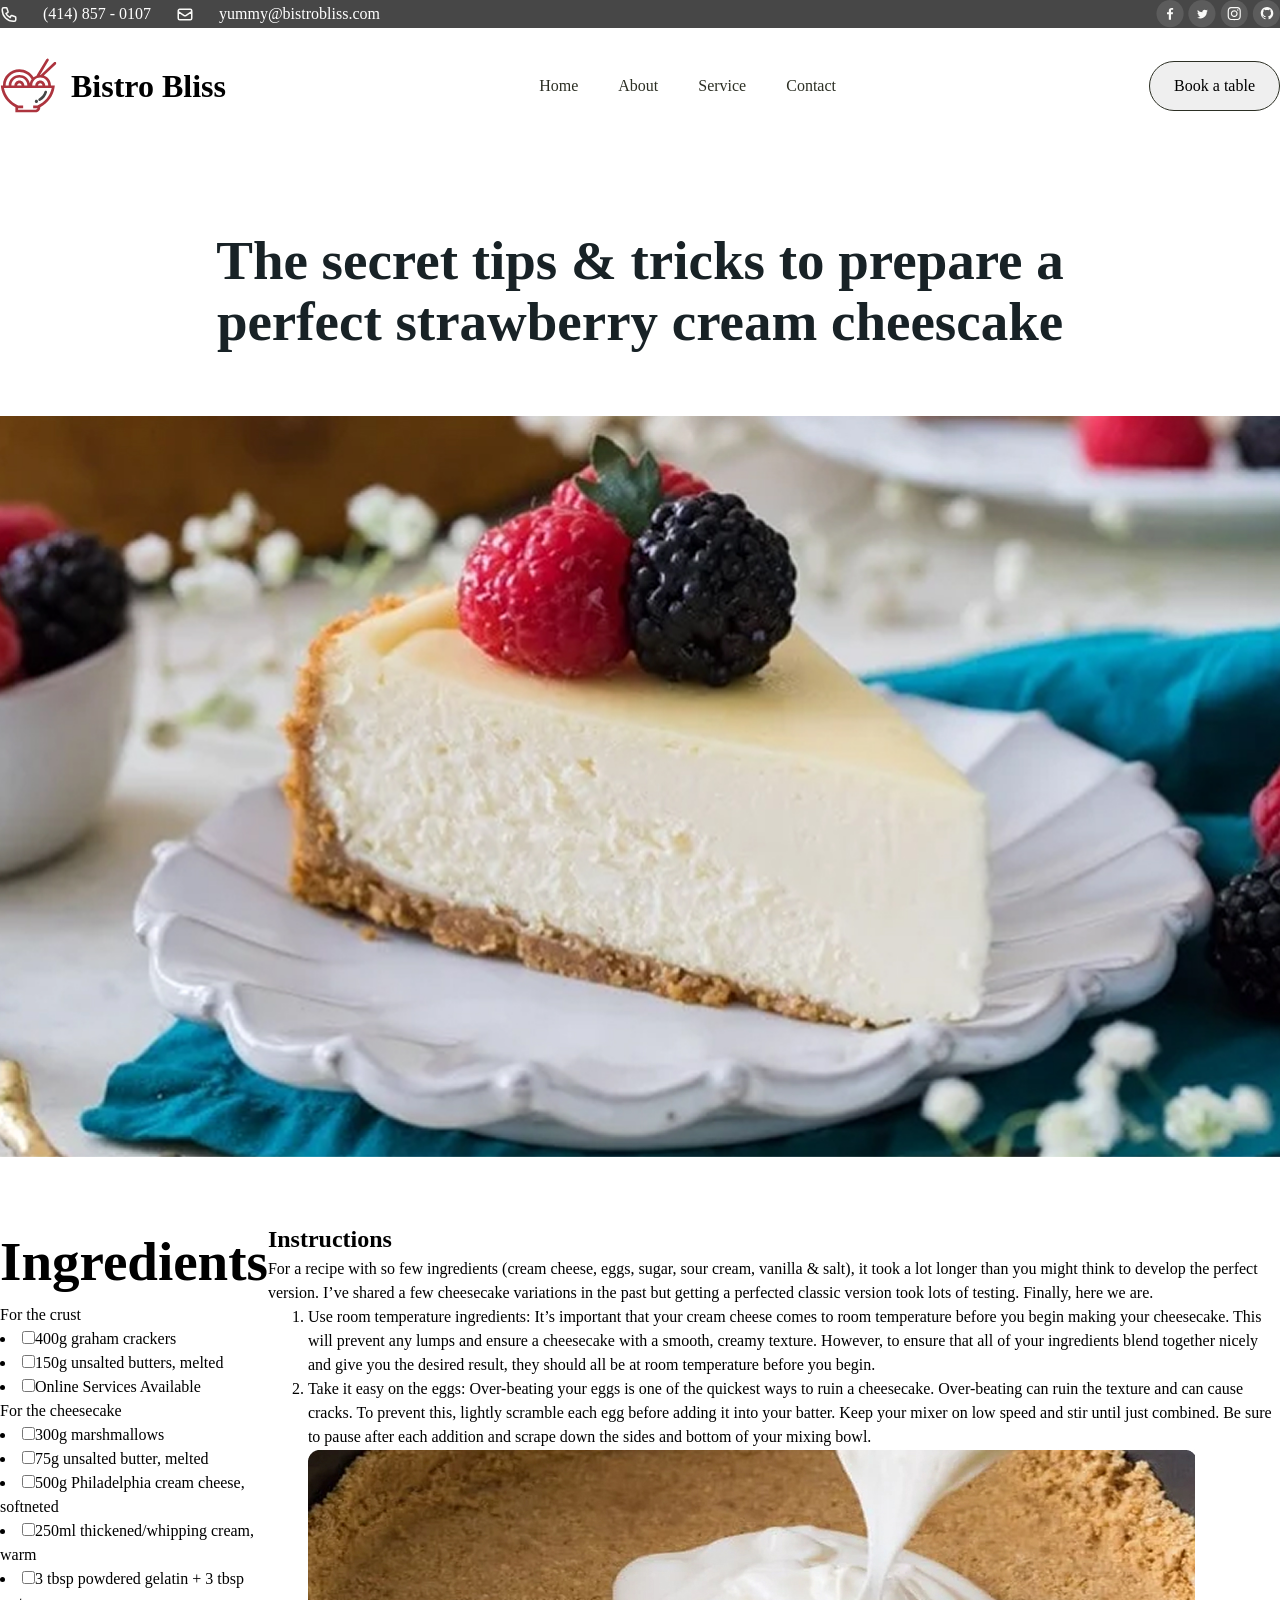
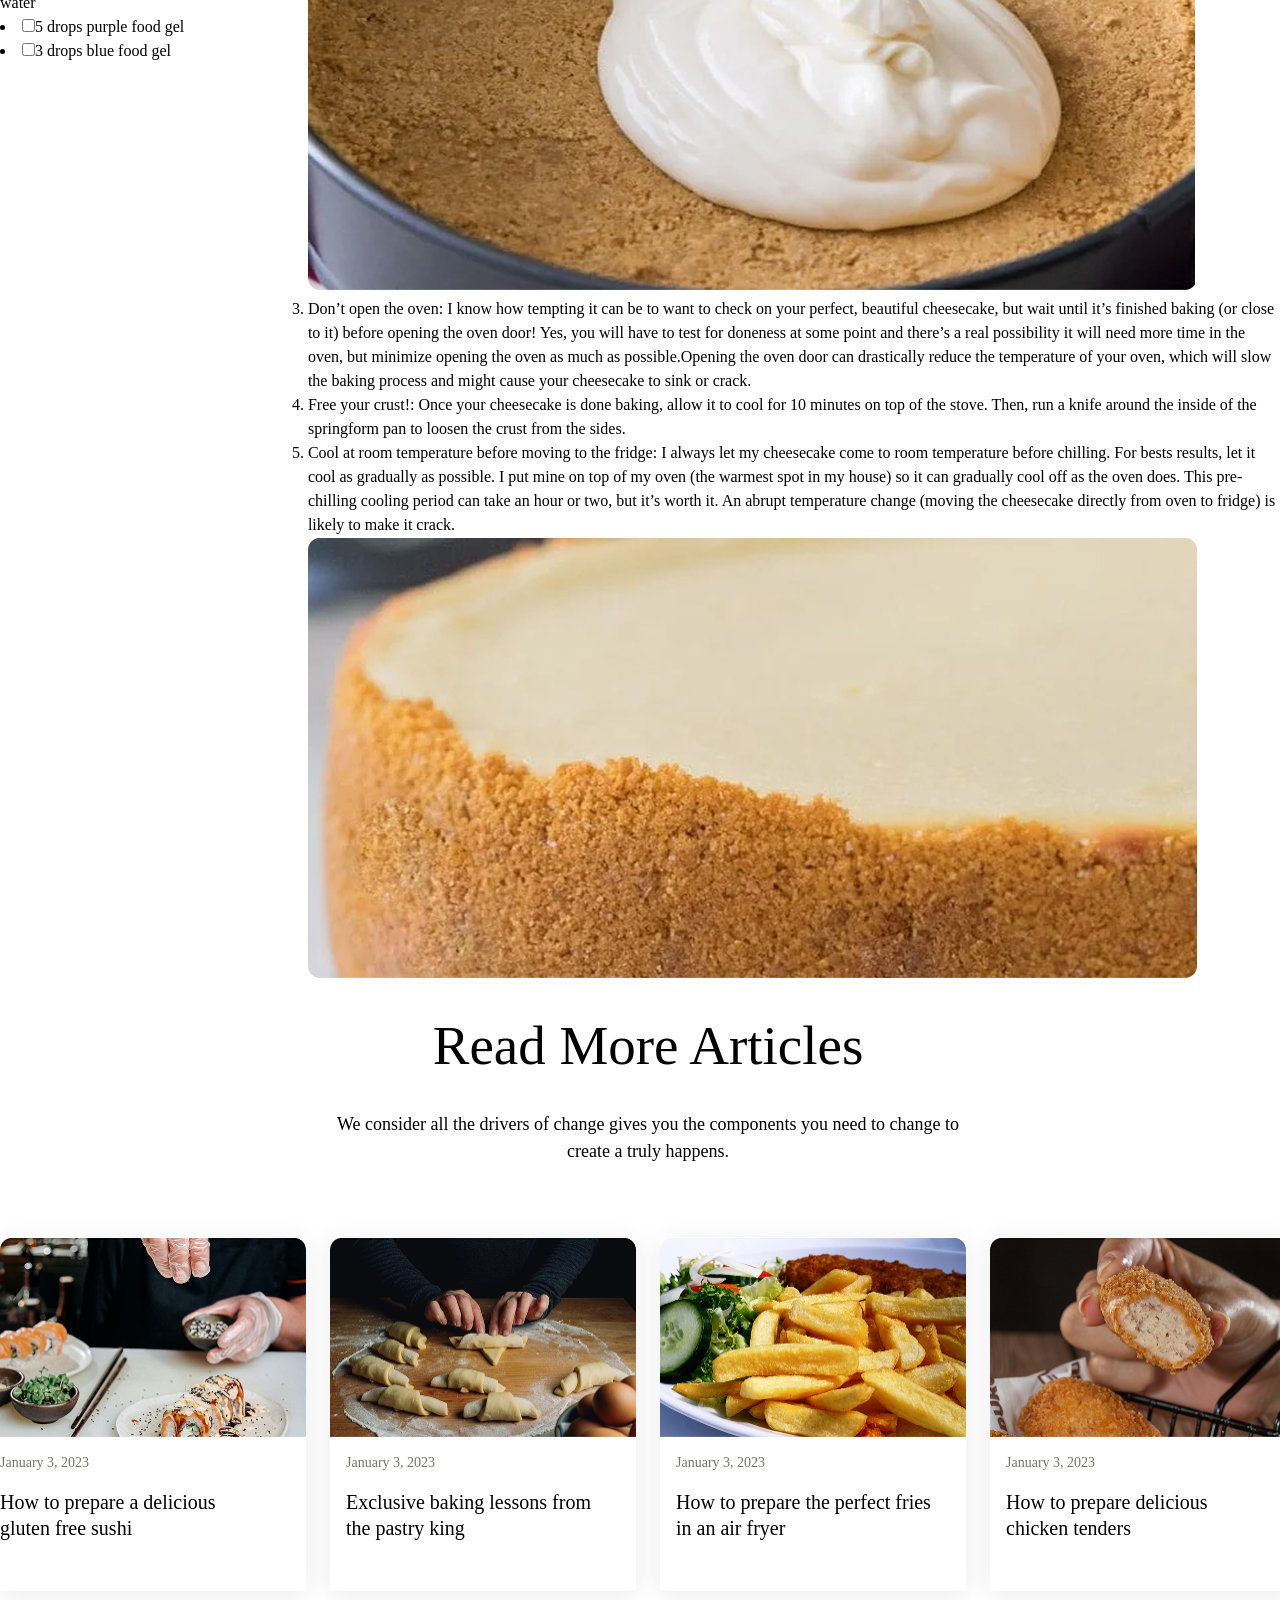
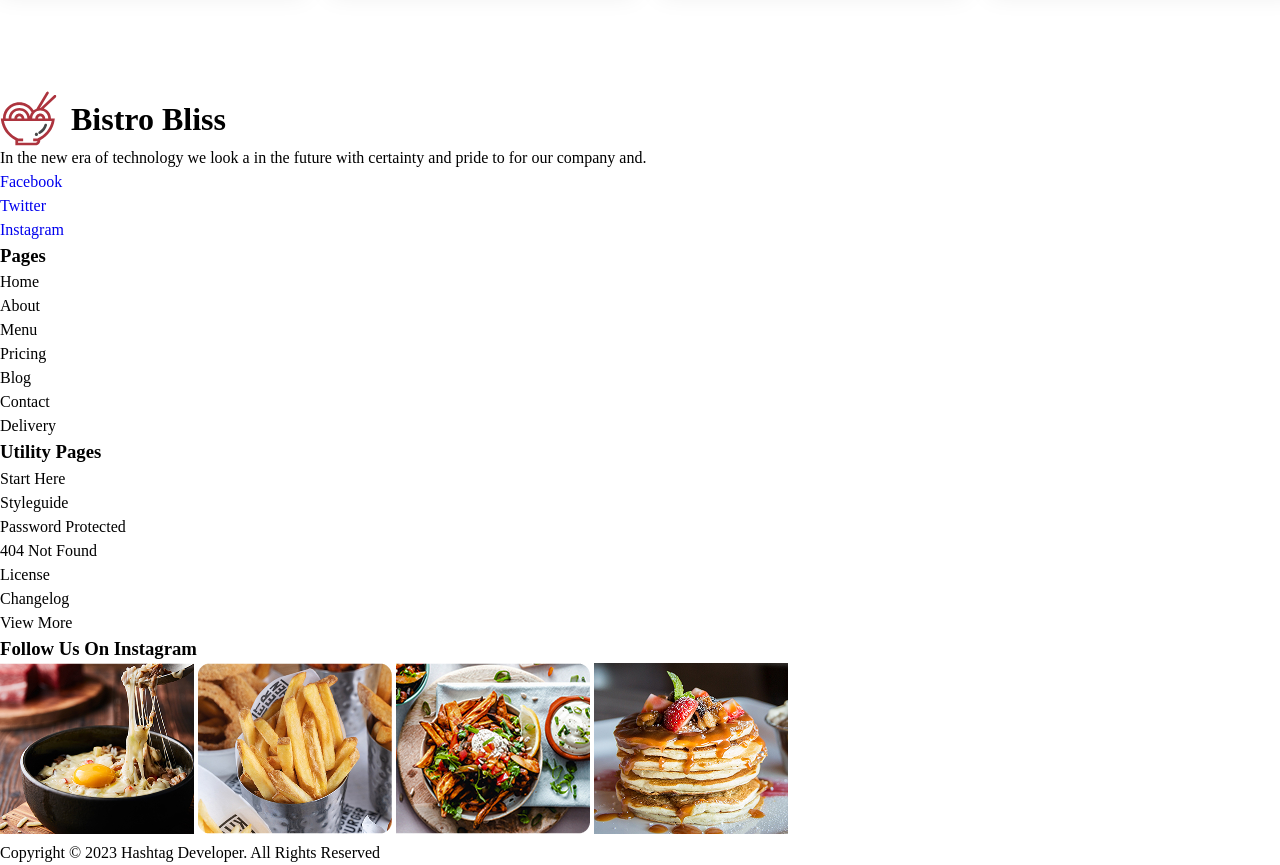
==== blog-details.html @ 204baab0 "more-css-change" ====
<!DOCTYPE html>
<html lang="en">

<head>
    <meta charset="UTF-8">
    <meta name="viewport" content="width=device-width, initial-scale=1.0">
    <title>Document</title>
    <link rel="stylesheet" href="/css/style-details.css">
</head>
<body>
    <header>
        <div class="bg-dark-grey">
            <div class="top-bar">
                <div class="top-bar-contact">
                    <img class="tel-img" src="/imagenes/phone.svg" alt="logo de un telefono">
                    <a href="tel: (414) 857 - 0107">(414) 857 - 0107</a>
                    <img class="mail-img" src="/imagenes/mail.svg" alt="logo de un sobre de correo">
                    <a href="mailto:yummy@bistrobliss.com">yummy@bistrobliss.com</a>
                </div>
                <nav class="top-bar-social">
                    <ul class="top-bar-social-menu">
                        <li>
                            <a href="#"><img src="/imagenes/facebook.svg" alt="logo del facebook"></a>
                        </li>
                        <li>                        
                            <a href="#"><img src="/imagenes/twiter.svg" alt="logo del twiter"></a>
                        </li>
                        <li>                        
                            <a href="#"><img src="/imagenes/instagram.svg" alt="logo de instagram"></a>
                        </li>
                        <li>                        
                            <a href="#"><img src="/imagenes/github.svg" alt="logo de github"></a>
                        </li>
                    </ul>
                </nav>
            </div>
        </div>
        <div class="main-menu">
            <div class="logo">
                <img src="/imagenes/japanese-food.svg" alt="Logo del restaurante Bistro Bliss">
                <h1>Bistro Bliss</h1>
            </div>
            <nav class="menu">
                <ul class="menu-list">
                    <li>
                        <a href="#">Home</a>
                    </li>
                    <li>
                        <a href="#">About</a>
                    </li>
                    <li>
                        <a href="#">Service</a>
                    </li>
                    <li>
                        <a href="#">Contact</a>
                    </li>
                </ul>
            </nav>
            <button class="button">Book a table</button>
        </div>
    </header>
</section>
<main>
    <div>
        <section class="recipes">
            <h2 class="recipe-title">The secret tips & tricks to prepare a perfect strawberry cream cheescake</h2>
            <img class="recipe-img" src="/imagenes/tarta.porcion.jpg"
            alt="una porcion de tarta de queso, con frutos rojos encima,sobre un plato azul, en una mesa decoradara">
        </section>   
        <section class="ingredients">
            <div class="ingredients-list">
                <h3 class="ingredients-title">Ingredients</h3>
                <p class="ingredients-crust-title">For the crust</p>
            <li><label><input type="checkbox" name="ingredient" id="ingredient1">400g graham crackers</label>
            </li>
            <li><label><input type="checkbox" name="ingredient" id="ingredient2">150g unsalted butters,
                melted</label></li>
                <li><label><input type="checkbox" name="ingredient" id="ingredient3">Online Services
                    Available</label></li>
                    <p class="ingredients-cheesecake-title">For the cheesecake</p>
                    <li><label><input type="checkbox" name="ingredient" id="ingredient4">300g marshmallows</label></li>
                    <li><label><input type="checkbox" name="ingredient" id="ingredient5">75g unsalted butter,
                        melted</label></li>
                        <li><label><input type="checkbox" name="ingredient" id="ingredient6">500g Philadelphia cream cheese,
                            softneted</label></li>
                <li><label><input type="checkbox" name="ingredient" id="ingredient7"></label>250ml
                    thickened/whipping cream, warm</li>
                <li><label><input type="checkbox" name="ingredient" id="ingredient8"></label>3 tbsp powdered gelatin
                    + 3 tbsp water</li>
                <li><label><input type="checkbox" name="ingredient" id="ingredient9"></label>5 drops purple food gel
                </li>
                <li><label><input type="checkbox" name="ingredient" id="ingredient10"></label>3 drops blue food gel</li>
            </div>
            <div class="instructions">
                    <h3 class="instructions-title">Instructions</h3>
                    <p>For a recipe with so few ingredients (cream cheese, eggs, sugar, sour cream, vanilla & salt), it took
                        a lot longer than you might think to develop the perfect version. I’ve shared a few cheesecake
                        variations in the past but getting a perfected classic version took lots of testing. Finally, here
                        we are.
                    </p>
                    <ol>
                        <li>Use room temperature ingredients: It’s important that your cream cheese comes to room
                            temperature before you begin making your cheesecake. This will prevent any lumps and ensure a
                            cheesecake with a smooth, creamy texture. However, to ensure that all of your ingredients blend
                            together nicely and give you the desired result, they should all be at room temperature before
                            you
                            begin. </li>
                        <li>Take it easy on the eggs: Over-beating your eggs is one of the quickest ways to ruin a
                            cheesecake. Over-beating can ruin the texture and can cause cracks. To prevent this, lightly
                            scramble each egg before adding it into your batter. Keep your mixer on low speed and stir until
                            just combined. Be sure to pause after each addition and scrape down the sides and bottom of your
                            mixing bowl.</li>
                        <img class="crust-cheesecake" src="/imagenes/base-tarta.jpg"
                            alt="base de galleta de una tarta en un molde de aluminio con una pegote de crema encima">
                        <li>Don’t open the oven: I know how tempting it can be to want to check on your perfect, beautiful
                            cheesecake, but wait until it’s finished baking (or close to it) before opening the oven door!
                            Yes, you will have to test for doneness at some point and there’s a real possibility it will
                            need more time in the oven, but minimize opening the oven as much as possible.Opening the oven
                            door can drastically reduce the temperature of your oven, which will slow the baking process and
                            might cause your cheesecake to sink or crack. </li>
                        <li>Free your crust!: Once your cheesecake is done
                            baking, allow it to cool for 10 minutes on top of the stove. Then, run a knife around the inside
                            of the springform pan to loosen the crust from the sides.</li>
                        <li>Cool at room temperature before moving
                            to the fridge: I always let my cheesecake come to room temperature before chilling. For bests
                            results, let it cool as gradually as possible. I put mine on top of my oven (the warmest spot in
                            my house) so it can gradually cool off as the oven does. This pre-chilling cooling period can
                            take an hour or two, but it’s worth it. An abrupt temperature change (moving the cheesecake
                            directly from oven to fridge) is likely to make it crack.</li>
                        <img class="cheescake" src="/imagenes/tarta-completa.jpg"
                            alt="base de galleta de una tarta con un crema encima consolidada">
                    </ol>
                </div>
        </section>
        <section class="other-articles">
            <h2 class="other-articles-title">Read More Articles</h2>
            <p class="other-articles-desc">We consider all the drivers of change gives you the components you need to
                change to create a truly happens.</p>
                <div class="more-articles-list">

                    <article class="blog-article">
                        <img class="blog-article-img" src="/imagenes/sushi.jpg"
                            alt="un cocinero preparando sushi encima de una mesa blanca">
                        <time class="blog-article-date" datetime="">January 3, 2023</time>
                        <p class="blog-article-desc">How to prepare a delicious gluten free sushi</p>
                    </article>
                    <article class="blog-article">
                        <img class="blog-article-img" src="/imagenes/croissant.jpg"
                            alt="las manos de una cocinera enrrollando un croissant y mas prepardo encima de una mesa de madera">
                       <div class="article-card-text">
                           <time class="blog-article-date" datetime="">January 3, 2023</time>
                       <p class="blog-article-desc">Exclusive baking lessons from the pastry king</p>
                       </div>
                    </article>
                    <article class="blog-article">
                        <img class="blog-article-img" src="/imagenes/chips.vegetables.jpg"
                            alt="un plato donde se ven patatas fritas, algo de verdura y un filete empanado de fondo">
                        <div class="article-card-text">
                            <time class="blog-article-date" datetime="">January 3, 2023</time>
                        <p class="blog-article-desc">How to prepare the perfect fries in an air fryer</p>
                        </div>
                    </article>
                    <article class="blog-article">
                        <img class="blog-article-img" src="/imagenes/crispy.chicken.jpg"
                            alt="una mano cogiendo un trozo de pollo empanado partido por la mitad">
                        <div class="article-card-text">
                            <time class="blog-article-date" datetime="">January 3, 2023</time>
                        <p class="blog-article-desc">How to prepare delicious chicken tenders</p>
                        </div>
                    </article>
                </div>
        </section>
    </main>
    <footer>
        <footer class="footer">
            <div class="footer-info">
                <div class="footer-info-company">
                    <div class="logo">
                        <img class="logo" src="/imagenes/japanese-food.svg" alt="Logo del restaurante Bistro Bliss">
                        <h1>Bistro Bliss</h1>
                    </div>
                    <p class="footer-info-company-desc">In the new era of technology we look a in the future with
                        certainty
                        and pride to for our
                        company and.</p>
                    <nav class="top-bar-social">
                        <ul>
                            <li>
                                <a href="#">Facebook</a>
                            </li>
                            <li>
                                <a href="#">Twitter</a>
                            </li>
                            <li>
                                <a href="#">Instagram</a>
                            </li>
                        </ul>
                    </nav>
                </div>
                <div class="footer-info-pages">
                    <h3 class="footer-info-pages-title">Pages</h3>
                    <ul class="footer-info-page-menu">
                        <li class="footer-info-page-menu-item">Home</li>
                        <li class="footer-info-page-menu-item">About</li>
                        <li class="footer-info-page-menu-item">Menu</li>
                        <li class="footer-info-page-menu-item">Pricing</li>
                        <li class="footer-info-page-menu-item">Blog</li>
                        <li class="footer-info-page-menu-item">Contact</li>
                        <li class="footer-info-page-menu-item">Delivery</li>
                    </ul>
                </div>
                <div class="footer-info-utility">
                    <h3 class="footer-info-utility-title">Utility Pages</h3>
                    <ul class="footer-info-utility-menu">
                        <li class="footer-info-utility-menu-item">Start Here</li>
                        <li class="footer-info-utility-menu-item">Styleguide</li>
                        <li class="footer-info-utility-menu-item">Password Protected</li>
                        <li class="footer-info-utility-menu-item">404 Not Found</li>
                        <li class="footer-info-utility-menu-item">License</li>
                        <li class="footer-info-utility-menu-item">Changelog</li>
                        <li class="footer-info-utility-menu-item">View More</li>
                    </ul>
                </div>
                <div class="footer-info-instagram">
                    <h3 class="footer-title">Follow Us On Instagram</h3>
                    <img class="footer-info-instagram-img" src="/imagenes/instagram1.jpg" alt="">
                    <img class="footer-info-instagram-img" src="/imagenes/instagram2.jpg" alt="">
                    <img class="footer-info-instagram-img" src="/imagenes/instagram3.jpg" alt="">
                    <img class="footer-info-instagram-img" src="/imagenes/instagram4.jpg" alt="">
                </div>
            </div>
            </div>
            </div>
            </div>
            <p class="footer-copyright">Copyright © 2023 Hashtag Developer. All Rights Reserved</p>
        </footer>
    </footer>
</body>

</html>
---- css/style-details.css ----
/*settings*/

/*generic*/
@import "generic/reset.css";

/*elements*/
@import "elements/header-details.css";
@import "elements/recipes.css";
@import "elements/more-articles.css";

/*components*/
@import "components/buttons-details.css";
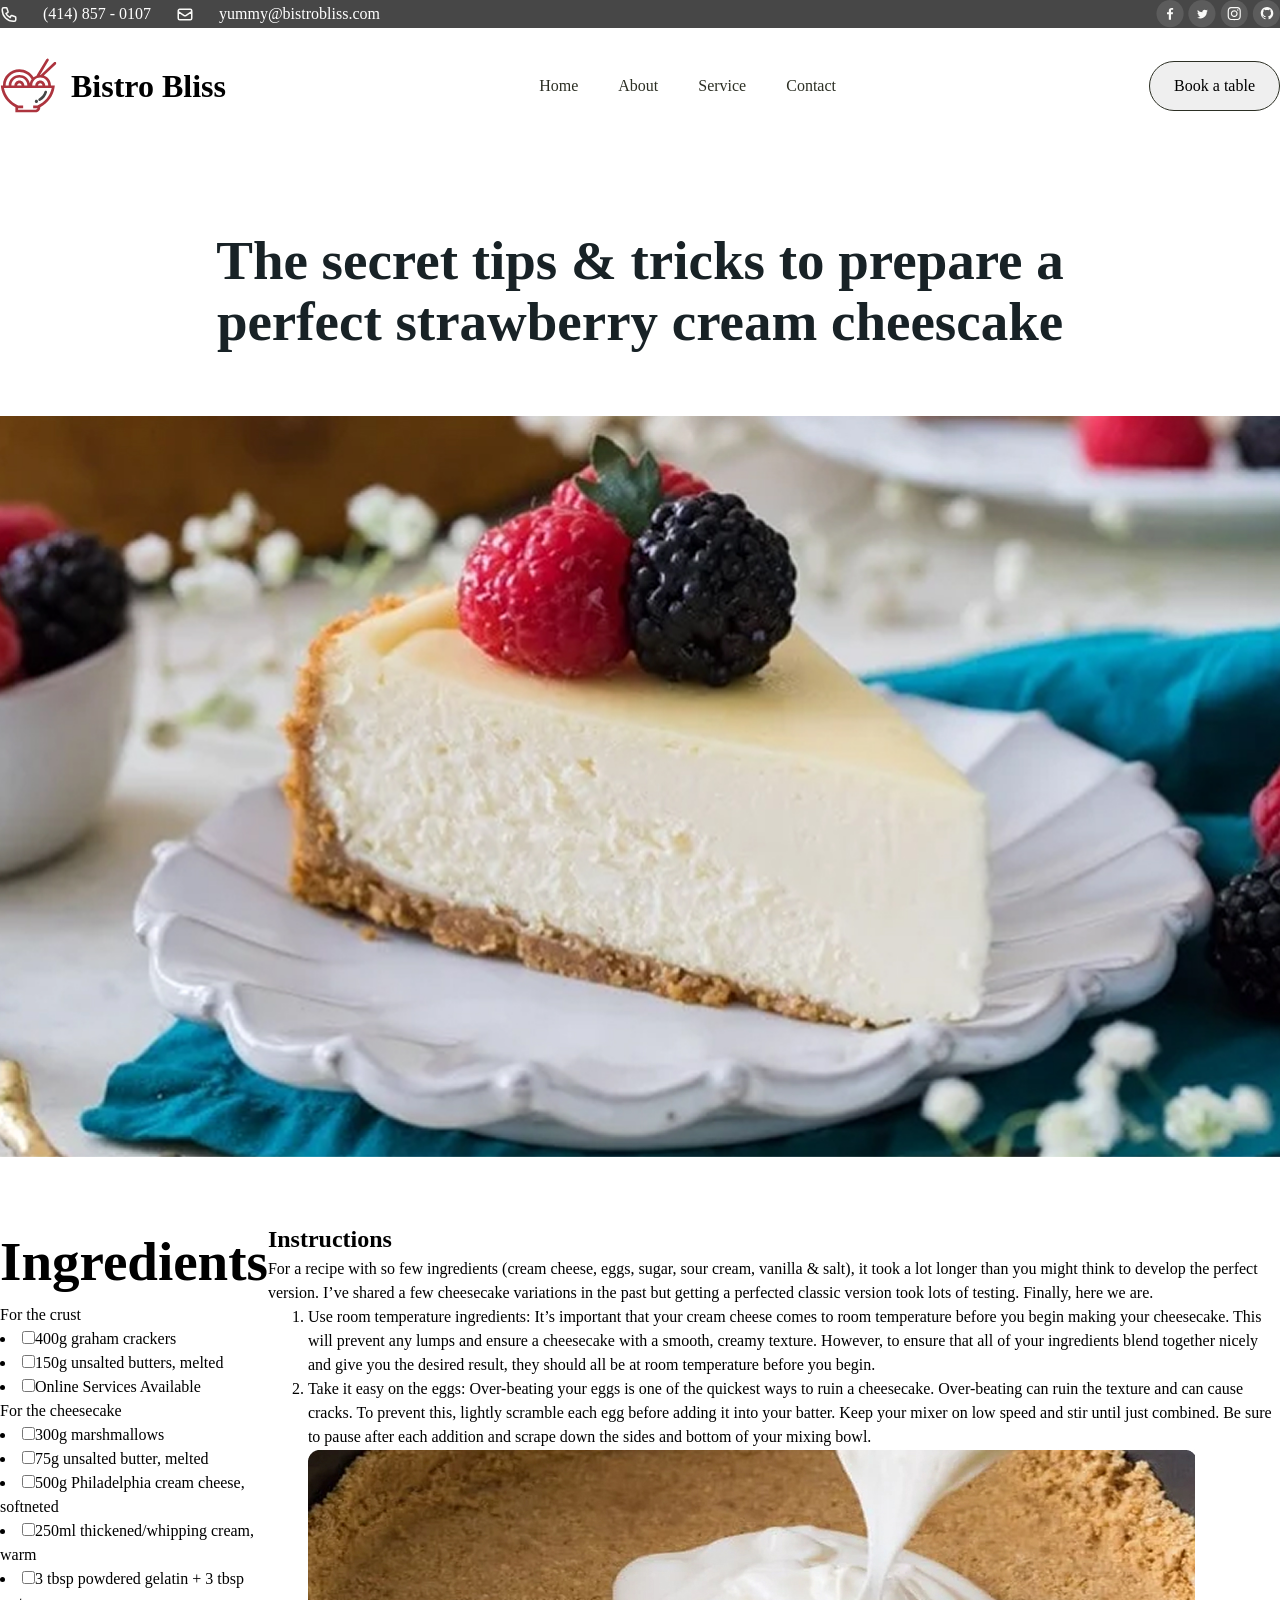
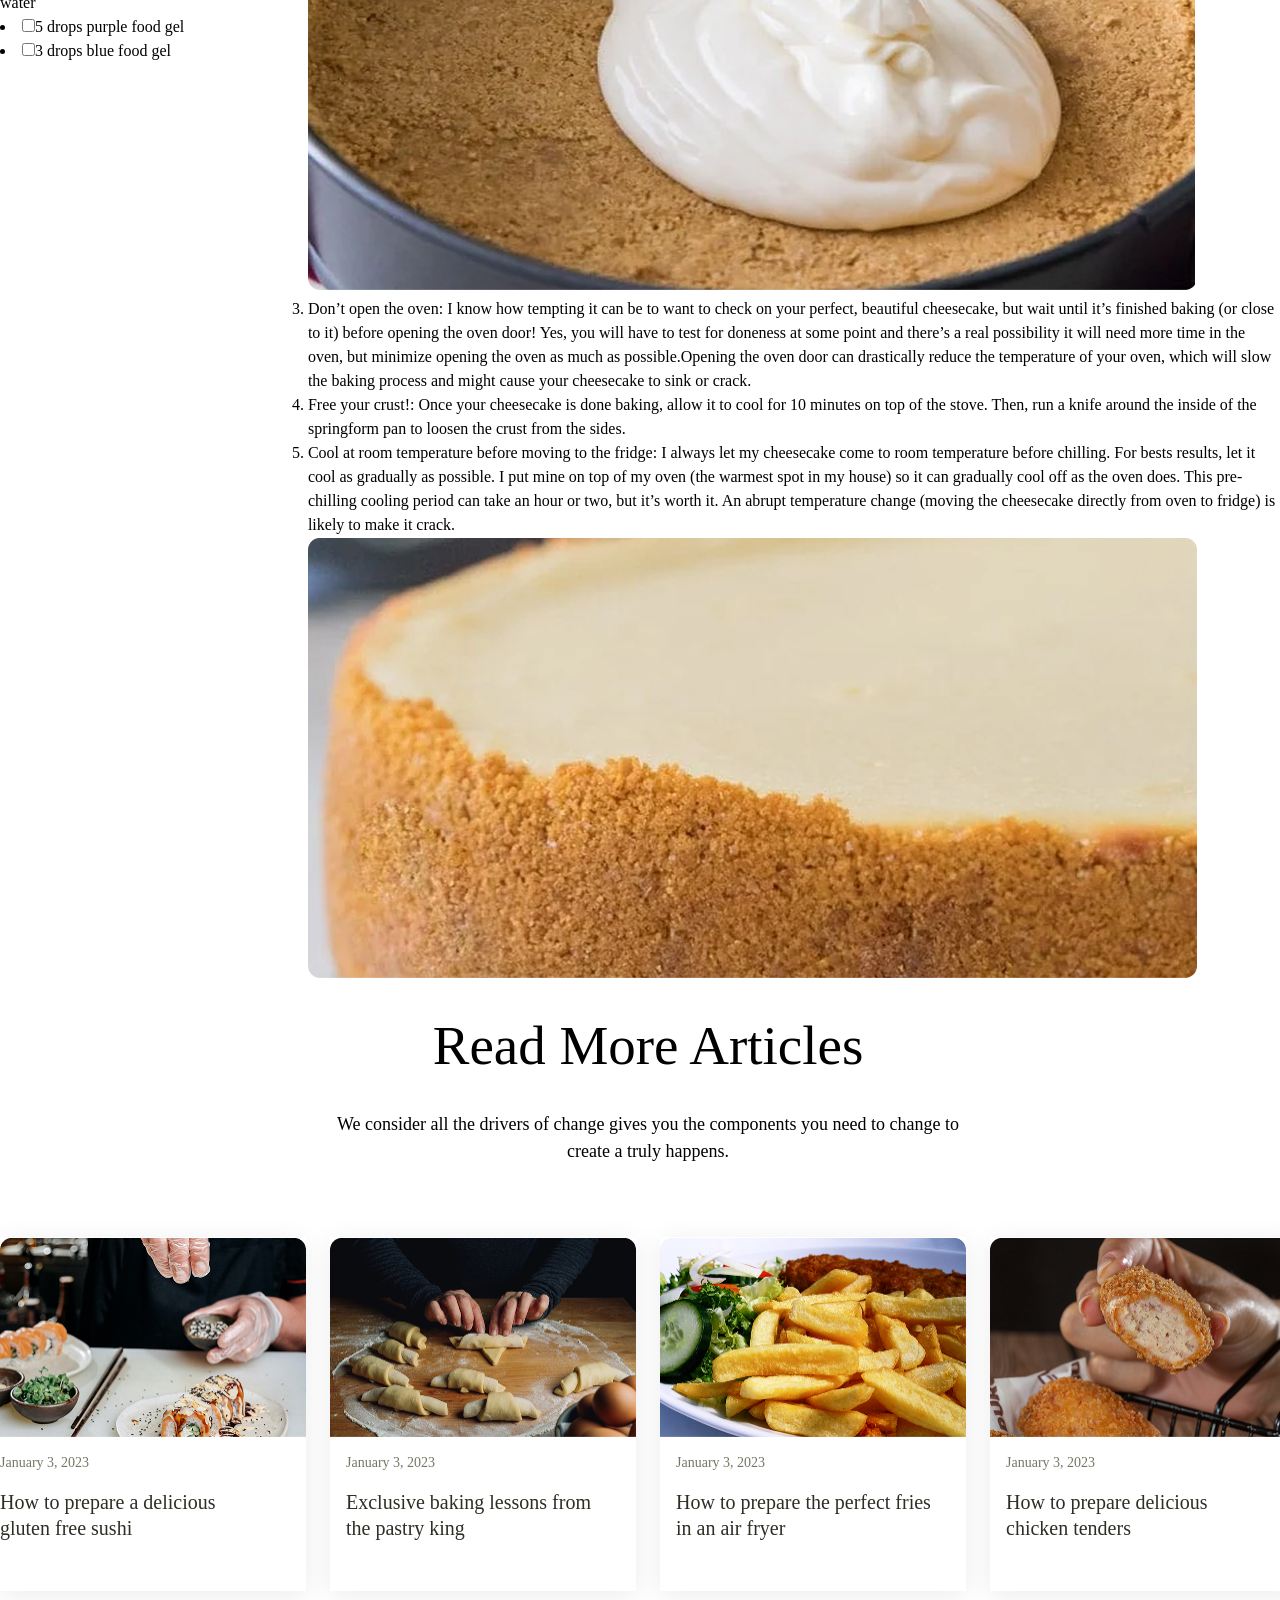
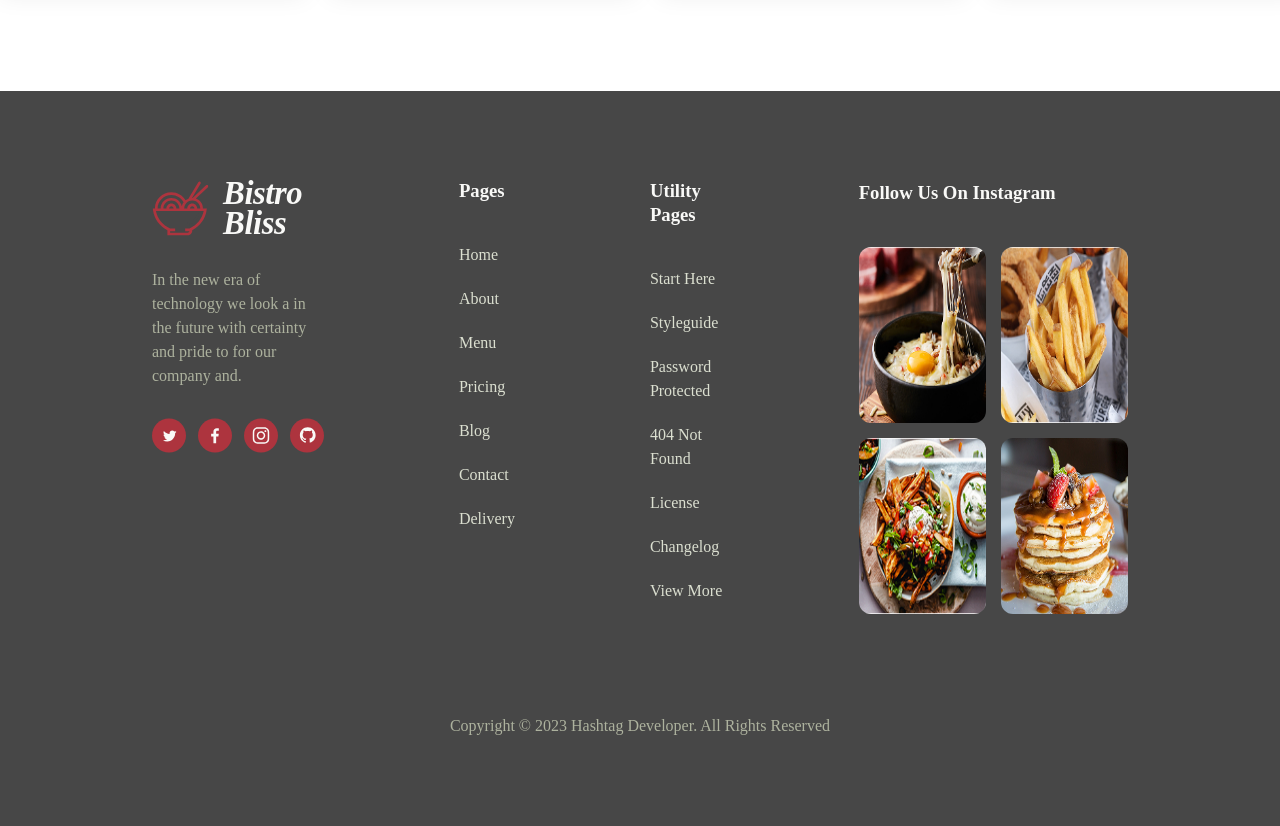
==== commit 54c7beb2: "porfolio" ====
--- a/blog-details.html
+++ b/blog-details.html
@@ -184,16 +184,19 @@
                         and pride to for our
                         company and.</p>
                     <nav class="top-bar-social">
-                        <ul>
-                            <li>
-                                <a href="#">Facebook</a>
+                        <ul class="footer-social-menu">
+                            <li>
+                                <a href="#"><img src="/imagenes/twiter-rojo.svg" alt="logo de twiter en rojo"></a>
                             </li>
                             <li>
-                                <a href="#">Twitter</a>
+                                <a href="#"><img src="/imagenes/facebook-rojo.svg" alt="logo de facebook en rojo"></a>
                             </li>
                             <li>
-                                <a href="#">Instagram</a>
+                                <a href="#"><img src="/imagenes/instagram-rojo.svg" alt="logo de instagram en rojo"></a>
                             </li>
+                            <li>
+                                <a href="#"><img src="/imagenes/github-rojo.svg" alt="logo de github en rojo"></a>
+                            
                         </ul>
                     </nav>
                 </div>
@@ -223,10 +226,12 @@
                 </div>
                 <div class="footer-info-instagram">
                     <h3 class="footer-title">Follow Us On Instagram</h3>
-                    <img class="footer-info-instagram-img" src="/imagenes/instagram1.jpg" alt="">
-                    <img class="footer-info-instagram-img" src="/imagenes/instagram2.jpg" alt="">
-                    <img class="footer-info-instagram-img" src="/imagenes/instagram3.jpg" alt="">
-                    <img class="footer-info-instagram-img" src="/imagenes/instagram4.jpg" alt="">
+                    <div class="footer-info-instagram-grid">
+                        <img class="footer-info-instagram-img" src="/imagenes/instagram1.jpg" alt="">
+                        <img class="footer-info-instagram-img" src="/imagenes/instagram2.jpg" alt="">
+                        <img class="footer-info-instagram-img" src="/imagenes/instagram3.jpg" alt="">
+                        <img class="footer-info-instagram-img" src="/imagenes/instagram4.jpg" alt="">
+                    </div>
                 </div>
             </div>
             </div>
--- a/css/style-details.css
+++ b/css/style-details.css
@@ -1,4 +1,5 @@
 /*settings*/
+@import "settings/variables.css";
 
 /*generic*/
 @import "generic/reset.css";
@@ -7,6 +8,7 @@
 @import "elements/header-details.css";
 @import "elements/recipes.css";
 @import "elements/more-articles.css";
+@import "elements/footer.css";
 
 /*components*/
 @import "components/buttons-details.css";
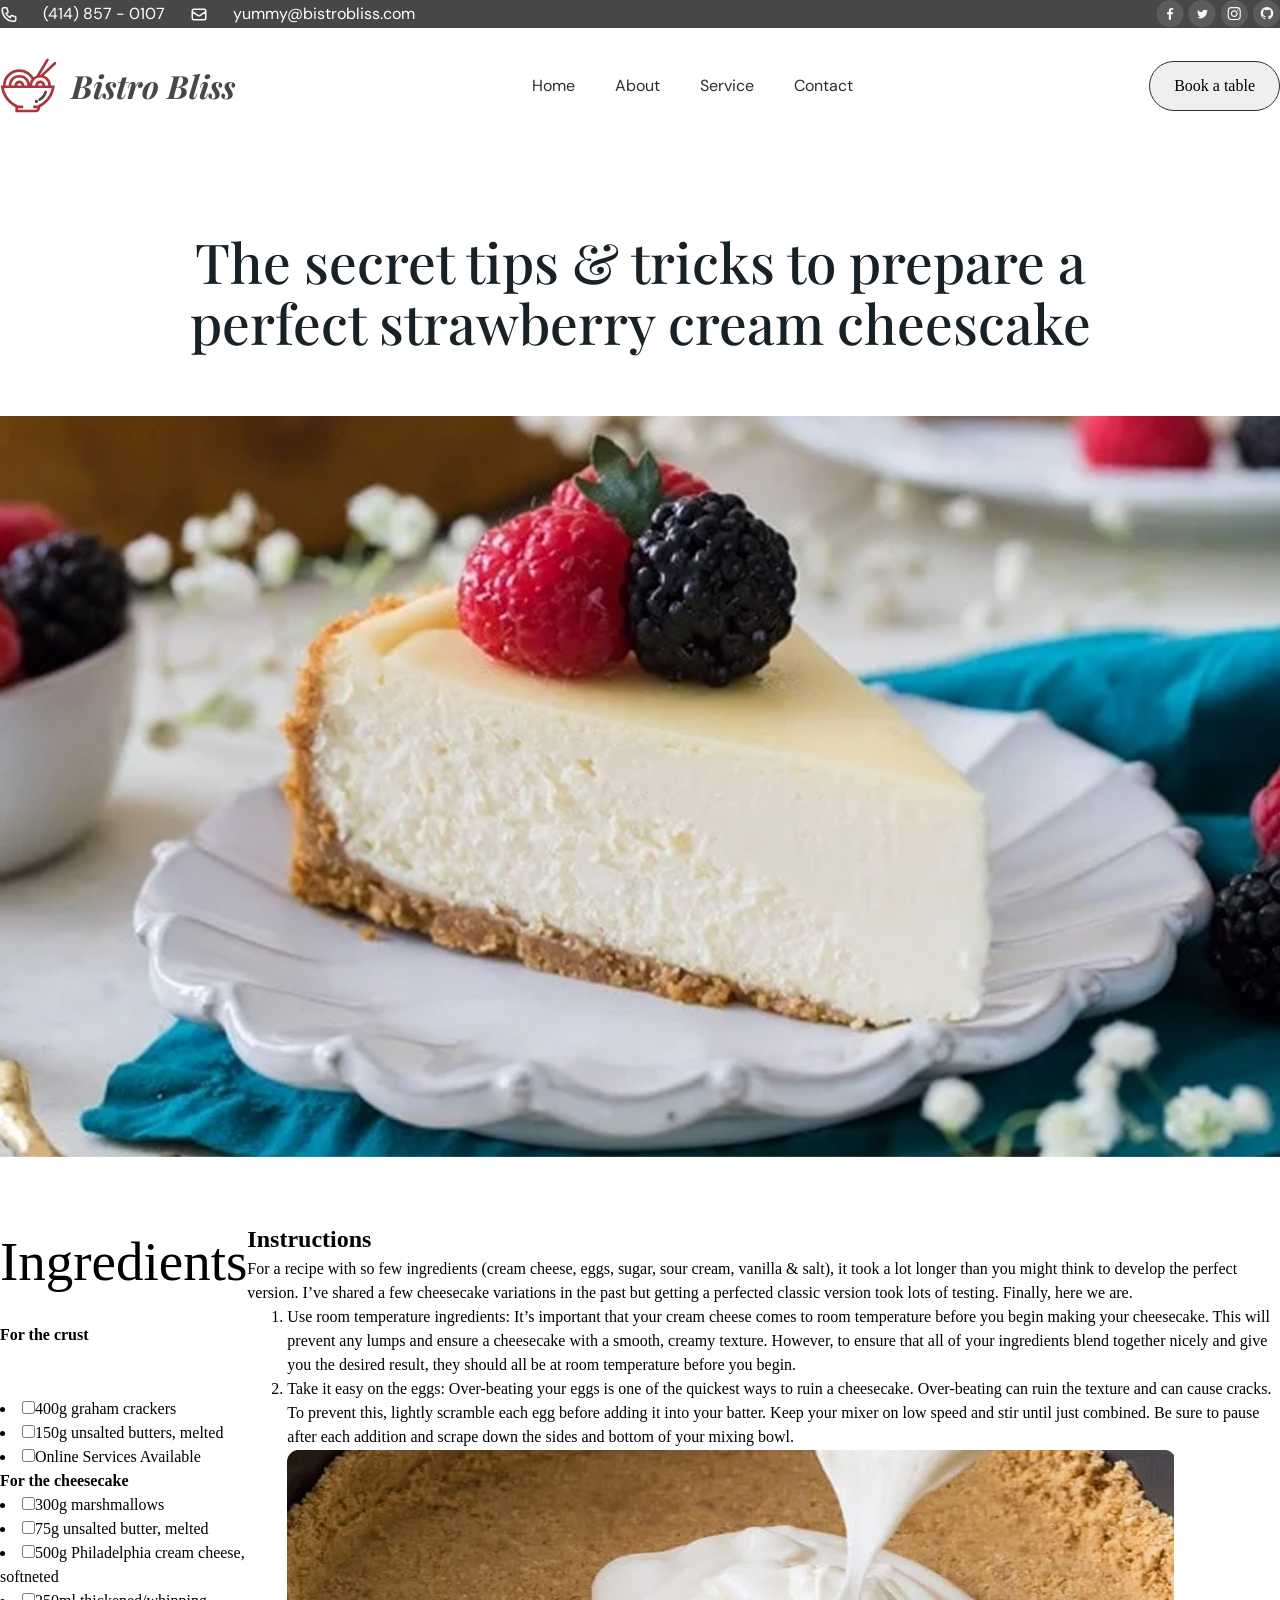
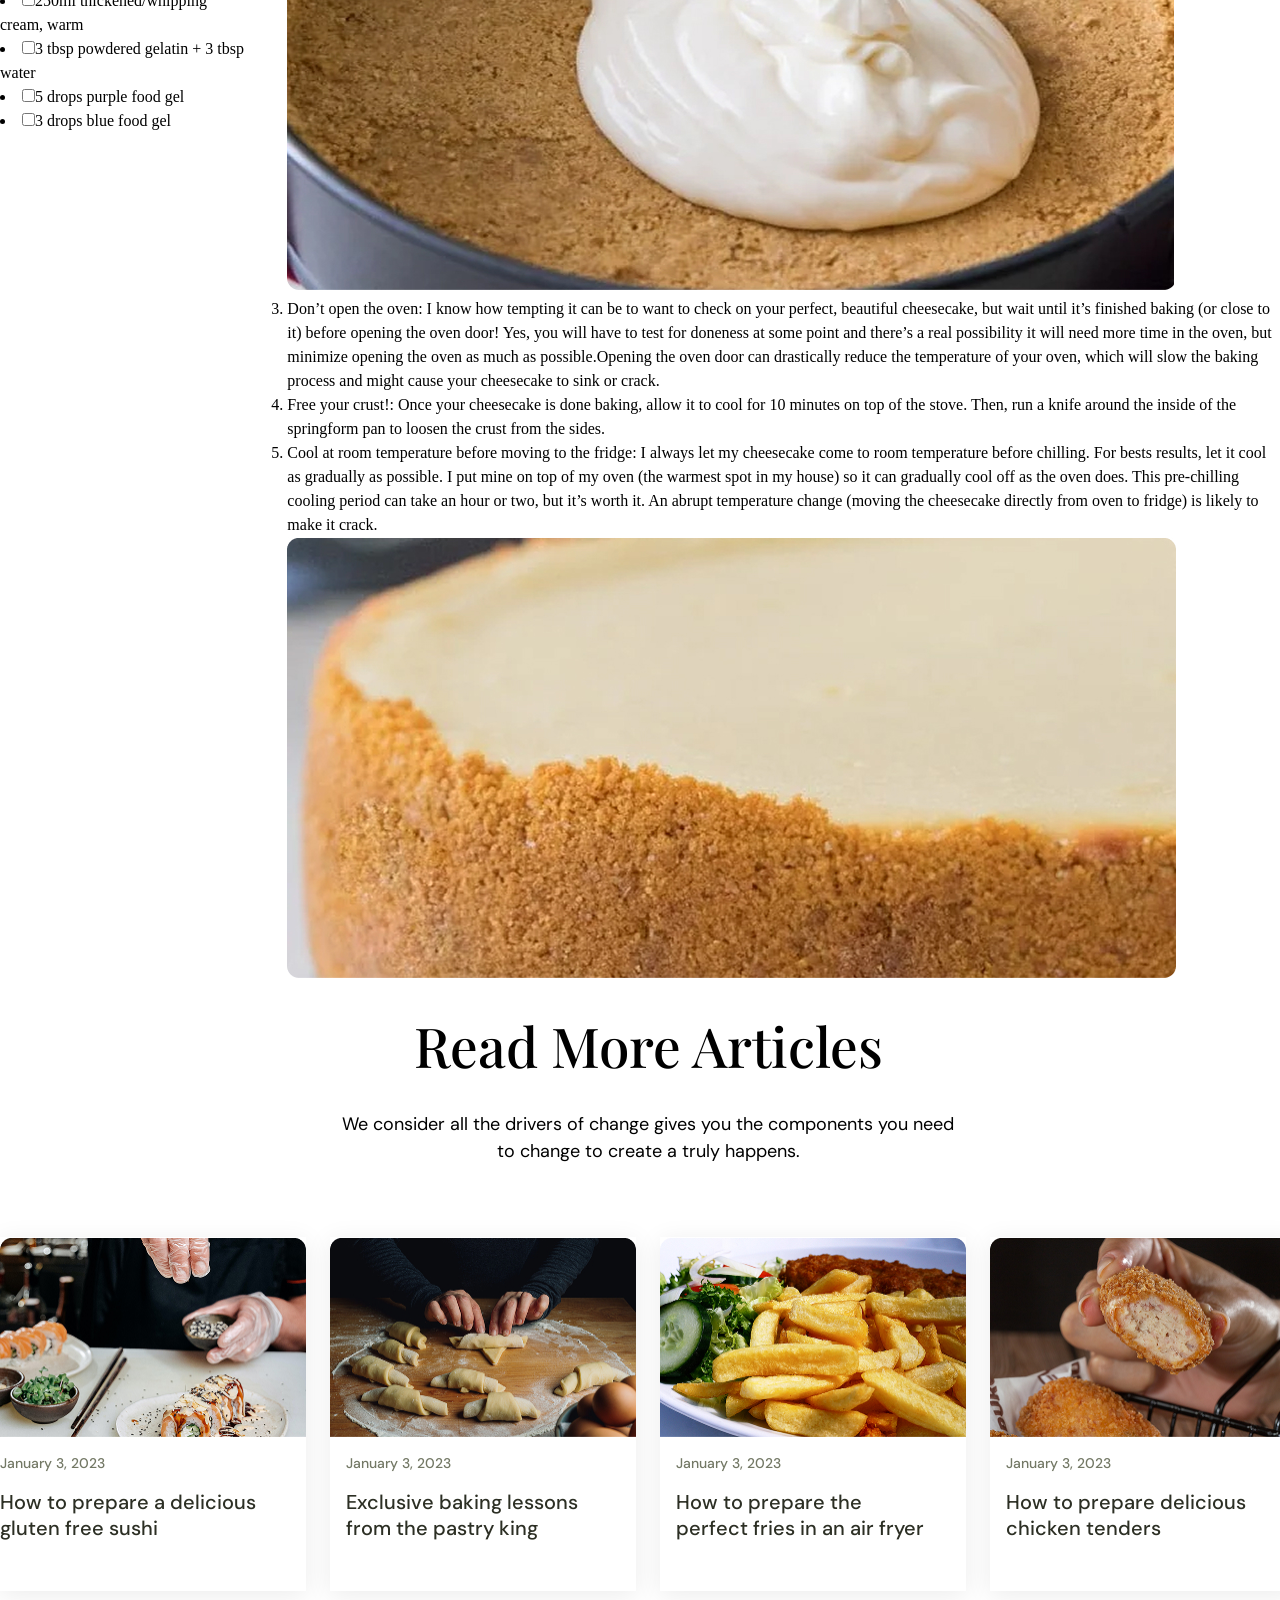
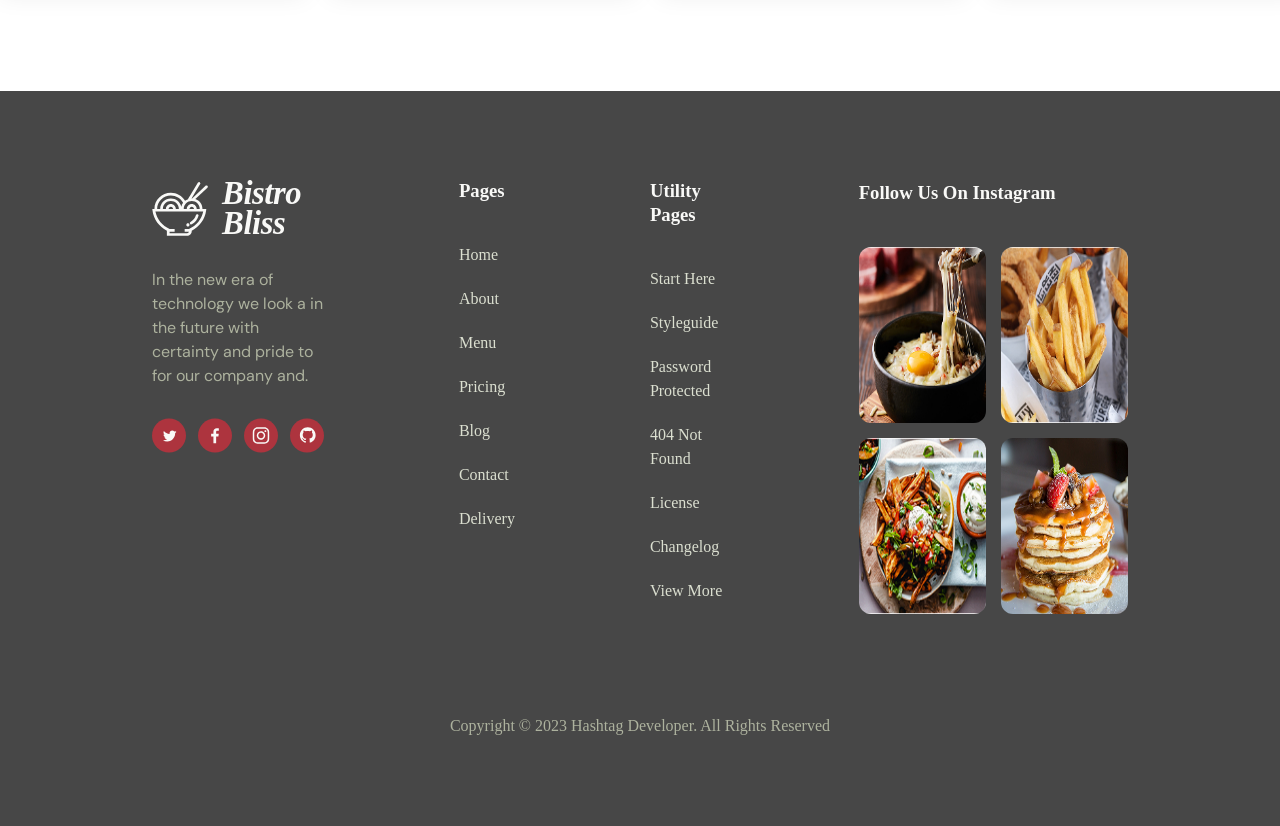
==== commit 06ad705e: "details-css" ====
--- a/blog-details.html
+++ b/blog-details.html
@@ -5,8 +5,12 @@
     <meta charset="UTF-8">
     <meta name="viewport" content="width=device-width, initial-scale=1.0">
     <title>Document</title>
+    <link rel="preconnect" href="https://fonts.googleapis.com">
+    <link rel="preconnect" href="https://fonts.gstatic.com" crossorigin>
+    <link href="https://fonts.googleapis.com/css2?family=DM+Sans:ital,opsz,wght@0,9..40,100..1000;1,9..40,100..1000&family=Playfair+Display:ital,wght@0,400..900;1,400..900&display=swap" rel="stylesheet">
     <link rel="stylesheet" href="/css/style-details.css">
 </head>
+
 <body>
     <header>
         <div class="bg-dark-grey">
@@ -22,13 +26,13 @@
                         <li>
                             <a href="#"><img src="/imagenes/facebook.svg" alt="logo del facebook"></a>
                         </li>
-                        <li>                        
+                        <li>
                             <a href="#"><img src="/imagenes/twiter.svg" alt="logo del twiter"></a>
                         </li>
-                        <li>                        
+                        <li>
                             <a href="#"><img src="/imagenes/instagram.svg" alt="logo de instagram"></a>
                         </li>
-                        <li>                        
+                        <li>
                             <a href="#"><img src="/imagenes/github.svg" alt="logo de github"></a>
                         </li>
                     </ul>
@@ -38,7 +42,7 @@
         <div class="main-menu">
             <div class="logo">
                 <img src="/imagenes/japanese-food.svg" alt="Logo del restaurante Bistro Bliss">
-                <h1>Bistro Bliss</h1>
+                <h1 class="name-bar-title">Bistro Bliss</h1>
             </div>
             <nav class="menu">
                 <ul class="menu-list">
@@ -59,83 +63,104 @@
             <button class="button">Book a table</button>
         </div>
     </header>
-</section>
-<main>
-    <div>
-        <section class="recipes">
-            <h2 class="recipe-title">The secret tips & tricks to prepare a perfect strawberry cream cheescake</h2>
-            <img class="recipe-img" src="/imagenes/tarta.porcion.jpg"
-            alt="una porcion de tarta de queso, con frutos rojos encima,sobre un plato azul, en una mesa decoradara">
-        </section>   
-        <section class="ingredients">
-            <div class="ingredients-list">
-                <h3 class="ingredients-title">Ingredients</h3>
-                <p class="ingredients-crust-title">For the crust</p>
-            <li><label><input type="checkbox" name="ingredient" id="ingredient1">400g graham crackers</label>
-            </li>
-            <li><label><input type="checkbox" name="ingredient" id="ingredient2">150g unsalted butters,
-                melted</label></li>
-                <li><label><input type="checkbox" name="ingredient" id="ingredient3">Online Services
-                    Available</label></li>
-                    <p class="ingredients-cheesecake-title">For the cheesecake</p>
-                    <li><label><input type="checkbox" name="ingredient" id="ingredient4">300g marshmallows</label></li>
-                    <li><label><input type="checkbox" name="ingredient" id="ingredient5">75g unsalted butter,
-                        melted</label></li>
+    </section>
+    <main>
+        <div>
+            <section class="recipes">
+                <h2 class="recipe-title">The secret tips & tricks to prepare a perfect strawberry cream cheescake</h2>
+                <img class="recipe-img" src="/imagenes/tarta.porcion.jpg"
+                    alt="una porcion de tarta de queso, con frutos rojos encima,sobre un plato azul, en una mesa decoradara">
+            </section>
+            <section class="ingredients">
+                <div class="ingredients-list">
+                    <h3 class="ingredients-title">Ingredients</h3>
+                    <div class="ingredients-box">
+                        <p class="ingredients-crust-title">For the crust</p>
+                        <li><label><input type="checkbox" name="ingredient" id="ingredient1">400g graham crackers</label>
+                        </li>
+                        <li><label><input type="checkbox" name="ingredient" id="ingredient2">150g unsalted butters,
+                                melted</label></li>
+                        <li><label><input type="checkbox" name="ingredient" id="ingredient3">Online Services
+                                Available</label></li>
+                    </div>
+                    <div class="ingredients-box">
+                        <p class="ingredients-cheesecake-title">For the cheesecake</p>
+                        <li><label><input type="checkbox" name="ingredient" id="ingredient4">300g marshmallows</label></li>
+                        <li><label><input type="checkbox" name="ingredient" id="ingredient5">75g unsalted butter,
+                                melted</label></li>
                         <li><label><input type="checkbox" name="ingredient" id="ingredient6">500g Philadelphia cream cheese,
-                            softneted</label></li>
-                <li><label><input type="checkbox" name="ingredient" id="ingredient7"></label>250ml
-                    thickened/whipping cream, warm</li>
-                <li><label><input type="checkbox" name="ingredient" id="ingredient8"></label>3 tbsp powdered gelatin
-                    + 3 tbsp water</li>
-                <li><label><input type="checkbox" name="ingredient" id="ingredient9"></label>5 drops purple food gel
-                </li>
-                <li><label><input type="checkbox" name="ingredient" id="ingredient10"></label>3 drops blue food gel</li>
-            </div>
-            <div class="instructions">
+                                softneted</label></li>
+                        <li><label><input type="checkbox" name="ingredient" id="ingredient7"></label>250ml
+                            thickened/whipping cream, warm</li>
+                        <li><label><input type="checkbox" name="ingredient" id="ingredient8"></label>3 tbsp powdered gelatin
+                            + 3 tbsp water</li>
+                        <li><label><input type="checkbox" name="ingredient" id="ingredient9"></label>5 drops purple food gel
+                        </li>
+                        <li><label><input type="checkbox" name="ingredient" id="ingredient10"></label>3 drops blue food gel
+                        </li>
+                    </div>
+                </div>
+                <div class="instructions">
                     <h3 class="instructions-title">Instructions</h3>
-                    <p>For a recipe with so few ingredients (cream cheese, eggs, sugar, sour cream, vanilla & salt), it took
+                    <p>For a recipe with so few ingredients (cream cheese, eggs, sugar, sour cream, vanilla & salt), it
+                        took
                         a lot longer than you might think to develop the perfect version. I’ve shared a few cheesecake
-                        variations in the past but getting a perfected classic version took lots of testing. Finally, here
+                        variations in the past but getting a perfected classic version took lots of testing. Finally,
+                        here
                         we are.
                     </p>
                     <ol>
                         <li>Use room temperature ingredients: It’s important that your cream cheese comes to room
-                            temperature before you begin making your cheesecake. This will prevent any lumps and ensure a
-                            cheesecake with a smooth, creamy texture. However, to ensure that all of your ingredients blend
-                            together nicely and give you the desired result, they should all be at room temperature before
+                            temperature before you begin making your cheesecake. This will prevent any lumps and ensure
+                            a
+                            cheesecake with a smooth, creamy texture. However, to ensure that all of your ingredients
+                            blend
+                            together nicely and give you the desired result, they should all be at room temperature
+                            before
                             you
                             begin. </li>
                         <li>Take it easy on the eggs: Over-beating your eggs is one of the quickest ways to ruin a
                             cheesecake. Over-beating can ruin the texture and can cause cracks. To prevent this, lightly
-                            scramble each egg before adding it into your batter. Keep your mixer on low speed and stir until
-                            just combined. Be sure to pause after each addition and scrape down the sides and bottom of your
+                            scramble each egg before adding it into your batter. Keep your mixer on low speed and stir
+                            until
+                            just combined. Be sure to pause after each addition and scrape down the sides and bottom of
+                            your
                             mixing bowl.</li>
                         <img class="crust-cheesecake" src="/imagenes/base-tarta.jpg"
                             alt="base de galleta de una tarta en un molde de aluminio con una pegote de crema encima">
-                        <li>Don’t open the oven: I know how tempting it can be to want to check on your perfect, beautiful
-                            cheesecake, but wait until it’s finished baking (or close to it) before opening the oven door!
+                        <li>Don’t open the oven: I know how tempting it can be to want to check on your perfect,
+                            beautiful
+                            cheesecake, but wait until it’s finished baking (or close to it) before opening the oven
+                            door!
                             Yes, you will have to test for doneness at some point and there’s a real possibility it will
-                            need more time in the oven, but minimize opening the oven as much as possible.Opening the oven
-                            door can drastically reduce the temperature of your oven, which will slow the baking process and
+                            need more time in the oven, but minimize opening the oven as much as possible.Opening the
+                            oven
+                            door can drastically reduce the temperature of your oven, which will slow the baking process
+                            and
                             might cause your cheesecake to sink or crack. </li>
                         <li>Free your crust!: Once your cheesecake is done
-                            baking, allow it to cool for 10 minutes on top of the stove. Then, run a knife around the inside
+                            baking, allow it to cool for 10 minutes on top of the stove. Then, run a knife around the
+                            inside
                             of the springform pan to loosen the crust from the sides.</li>
                         <li>Cool at room temperature before moving
-                            to the fridge: I always let my cheesecake come to room temperature before chilling. For bests
-                            results, let it cool as gradually as possible. I put mine on top of my oven (the warmest spot in
-                            my house) so it can gradually cool off as the oven does. This pre-chilling cooling period can
+                            to the fridge: I always let my cheesecake come to room temperature before chilling. For
+                            bests
+                            results, let it cool as gradually as possible. I put mine on top of my oven (the warmest
+                            spot in
+                            my house) so it can gradually cool off as the oven does. This pre-chilling cooling period
+                            can
                             take an hour or two, but it’s worth it. An abrupt temperature change (moving the cheesecake
                             directly from oven to fridge) is likely to make it crack.</li>
                         <img class="cheescake" src="/imagenes/tarta-completa.jpg"
                             alt="base de galleta de una tarta con un crema encima consolidada">
                     </ol>
                 </div>
-        </section>
-        <section class="other-articles">
-            <h2 class="other-articles-title">Read More Articles</h2>
-            <p class="other-articles-desc">We consider all the drivers of change gives you the components you need to
-                change to create a truly happens.</p>
+            </section>
+            <section class="other-articles">
+                <h2 class="other-articles-title">Read More Articles</h2>
+                <p class="other-articles-desc">We consider all the drivers of change gives you the components you need
+                    to
+                    change to create a truly happens.</p>
                 <div class="more-articles-list">
 
                     <article class="blog-article">
@@ -147,17 +172,17 @@
                     <article class="blog-article">
                         <img class="blog-article-img" src="/imagenes/croissant.jpg"
                             alt="las manos de una cocinera enrrollando un croissant y mas prepardo encima de una mesa de madera">
-                       <div class="article-card-text">
-                           <time class="blog-article-date" datetime="">January 3, 2023</time>
-                       <p class="blog-article-desc">Exclusive baking lessons from the pastry king</p>
-                       </div>
+                        <div class="article-card-text">
+                            <time class="blog-article-date" datetime="">January 3, 2023</time>
+                            <p class="blog-article-desc">Exclusive baking lessons from the pastry king</p>
+                        </div>
                     </article>
                     <article class="blog-article">
                         <img class="blog-article-img" src="/imagenes/chips.vegetables.jpg"
                             alt="un plato donde se ven patatas fritas, algo de verdura y un filete empanado de fondo">
                         <div class="article-card-text">
                             <time class="blog-article-date" datetime="">January 3, 2023</time>
-                        <p class="blog-article-desc">How to prepare the perfect fries in an air fryer</p>
+                            <p class="blog-article-desc">How to prepare the perfect fries in an air fryer</p>
                         </div>
                     </article>
                     <article class="blog-article">
@@ -165,18 +190,18 @@
                             alt="una mano cogiendo un trozo de pollo empanado partido por la mitad">
                         <div class="article-card-text">
                             <time class="blog-article-date" datetime="">January 3, 2023</time>
-                        <p class="blog-article-desc">How to prepare delicious chicken tenders</p>
+                            <p class="blog-article-desc">How to prepare delicious chicken tenders</p>
                         </div>
                     </article>
                 </div>
-        </section>
+            </section>
     </main>
     <footer>
         <footer class="footer">
             <div class="footer-info">
                 <div class="footer-info-company">
                     <div class="logo">
-                        <img class="logo" src="/imagenes/japanese-food.svg" alt="Logo del restaurante Bistro Bliss">
+                        <img class="logo" src="/imagenes/japanese-food-white.svg" alt="Logo del restaurante Bistro Bliss">
                         <h1>Bistro Bliss</h1>
                     </div>
                     <p class="footer-info-company-desc">In the new era of technology we look a in the future with
@@ -196,7 +221,7 @@
                             </li>
                             <li>
                                 <a href="#"><img src="/imagenes/github-rojo.svg" alt="logo de github en rojo"></a>
-                            
+
                         </ul>
                     </nav>
                 </div>
--- a/css/style-details.css
+++ b/css/style-details.css
@@ -7,6 +7,8 @@
 /*elements*/
 @import "elements/header-details.css";
 @import "elements/recipes.css";
+@import "elements/ingredients.css";
+@import "elements/instruction.css";
 @import "elements/more-articles.css";
 @import "elements/footer.css";
 
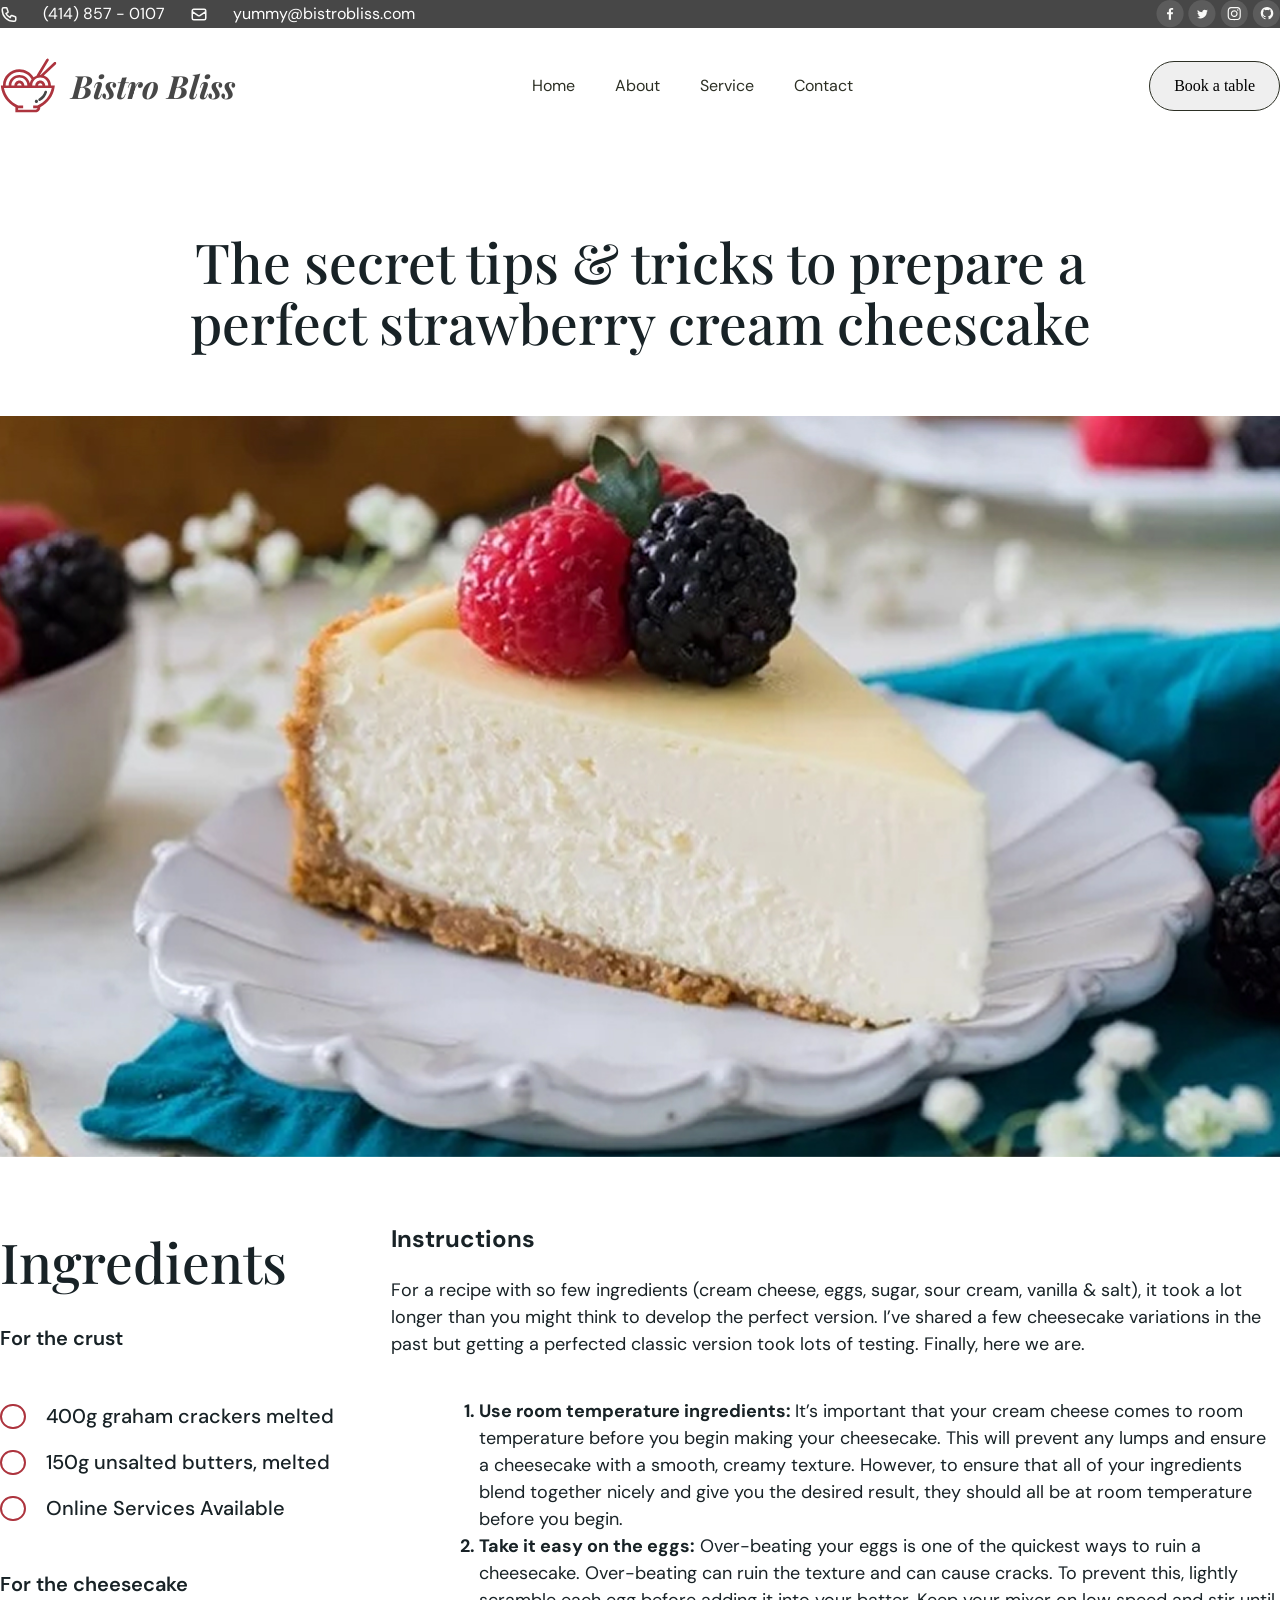
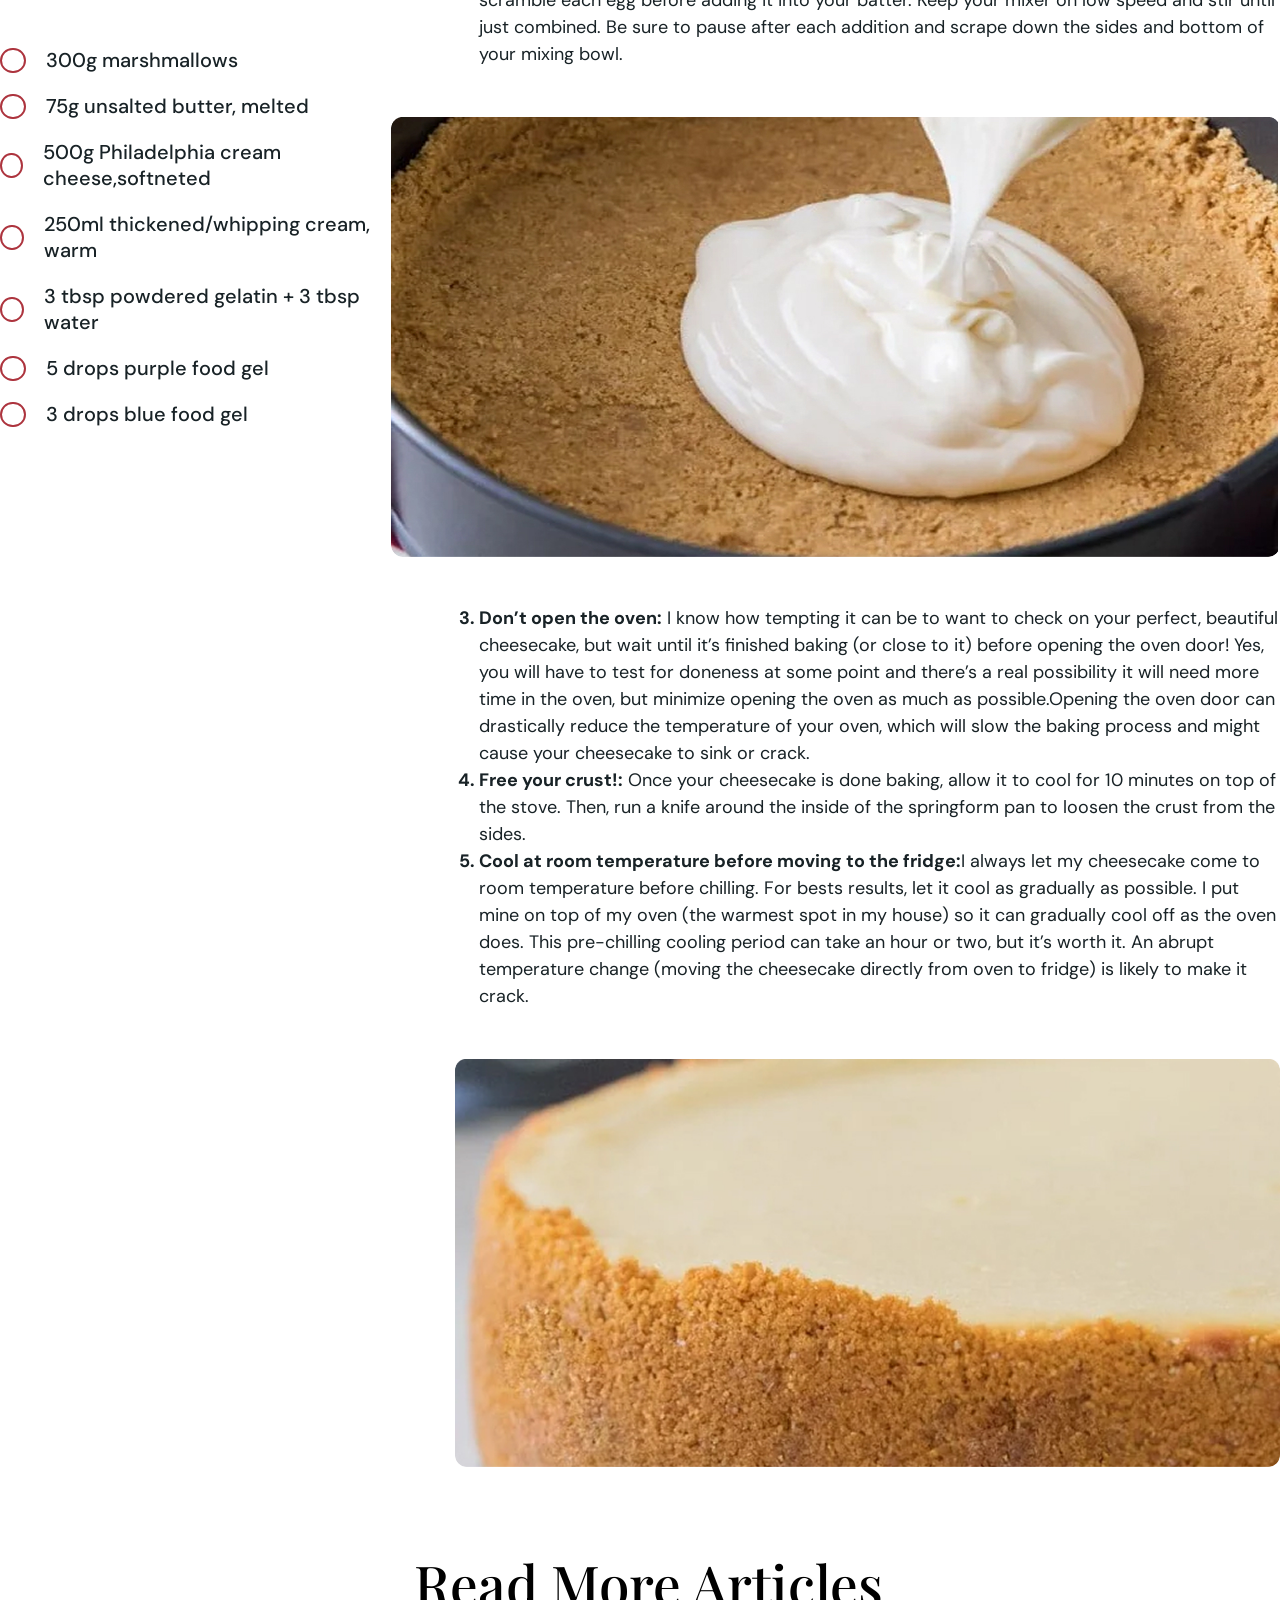
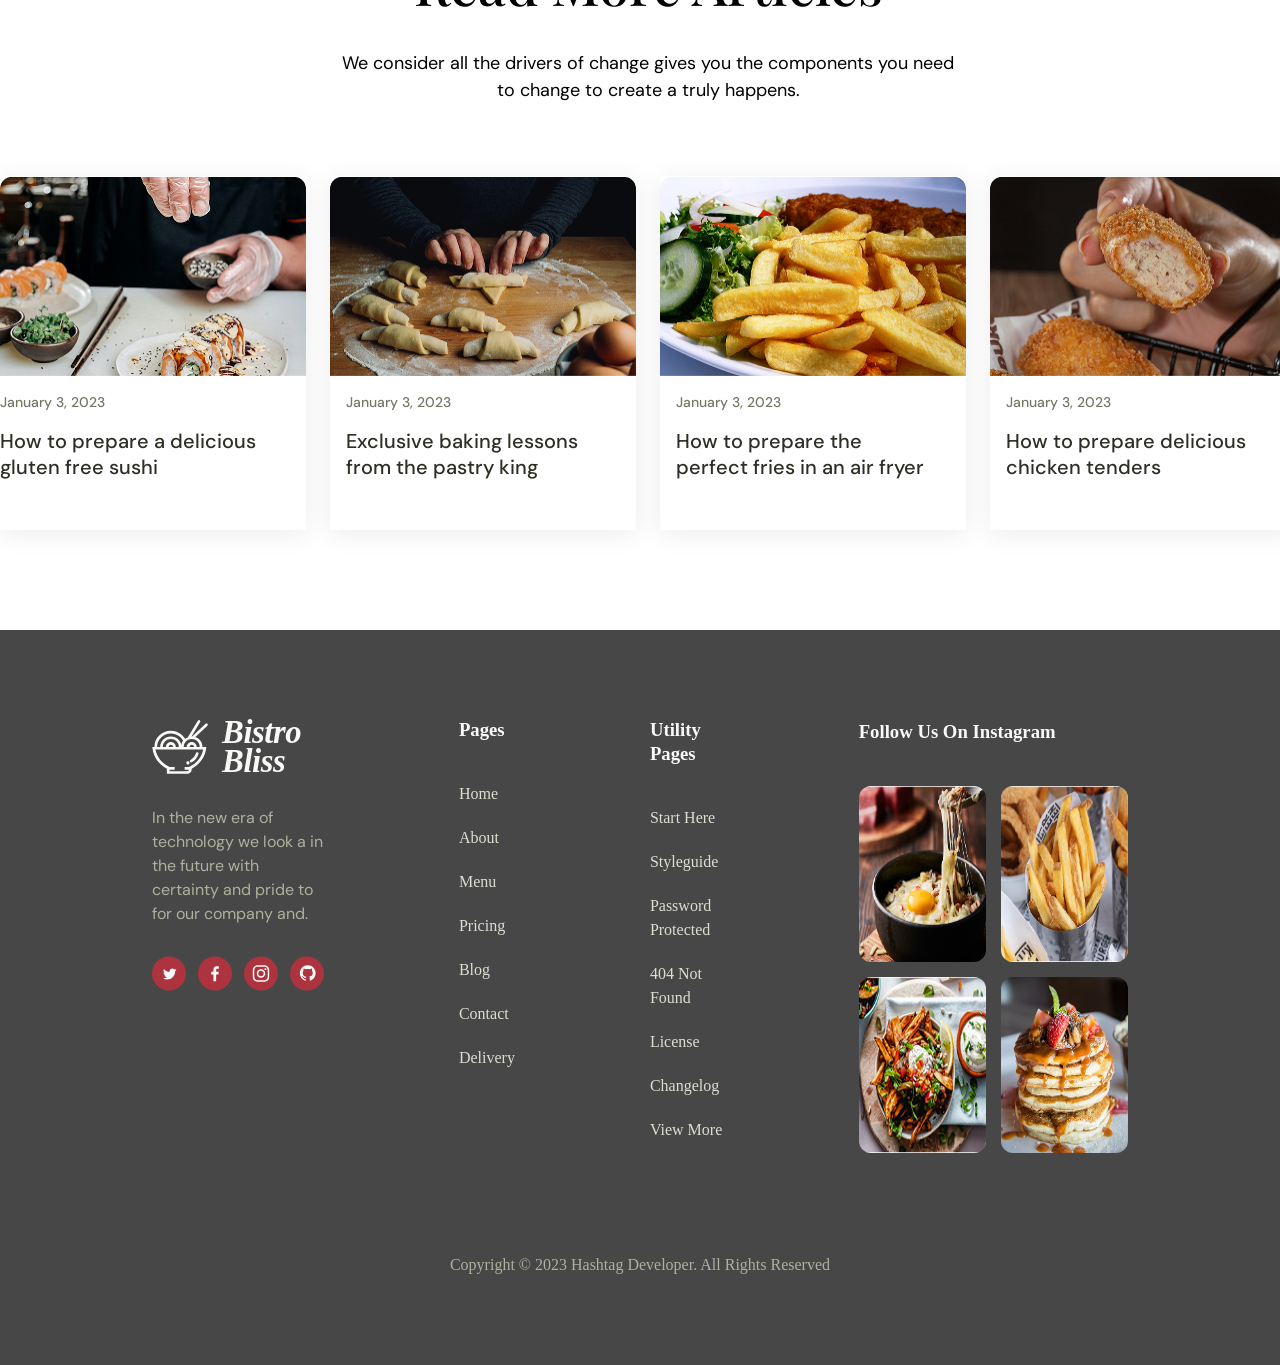
==== commit e492140a: "final" ====
--- a/blog-details.html
+++ b/blog-details.html
@@ -7,7 +7,9 @@
     <title>Document</title>
     <link rel="preconnect" href="https://fonts.googleapis.com">
     <link rel="preconnect" href="https://fonts.gstatic.com" crossorigin>
-    <link href="https://fonts.googleapis.com/css2?family=DM+Sans:ital,opsz,wght@0,9..40,100..1000;1,9..40,100..1000&family=Playfair+Display:ital,wght@0,400..900;1,400..900&display=swap" rel="stylesheet">
+    <link
+        href="https://fonts.googleapis.com/css2?family=DM+Sans:ital,opsz,wght@0,9..40,100..1000;1,9..40,100..1000&family=Playfair+Display:ital,wght@0,400..900;1,400..900&display=swap"
+        rel="stylesheet">
     <link rel="stylesheet" href="/css/style-details.css">
 </head>
 
@@ -63,9 +65,7 @@
             <button class="button">Book a table</button>
         </div>
     </header>
-    </section>
     <main>
-        <div>
             <section class="recipes">
                 <h2 class="recipe-title">The secret tips & tricks to prepare a perfect strawberry cream cheescake</h2>
                 <img class="recipe-img" src="/imagenes/tarta.porcion.jpg"
@@ -76,41 +76,90 @@
                     <h3 class="ingredients-title">Ingredients</h3>
                     <div class="ingredients-box">
                         <p class="ingredients-crust-title">For the crust</p>
-                        <li><label><input type="checkbox" name="ingredient" id="ingredient1">400g graham crackers</label>
-                        </li>
-                        <li><label><input type="checkbox" name="ingredient" id="ingredient2">150g unsalted butters,
-                                melted</label></li>
-                        <li><label><input type="checkbox" name="ingredient" id="ingredient3">Online Services
-                                Available</label></li>
+                        <div class="recipe-ingredient">
+                            <div class="recipe-checkbox">
+                                <input type="checkbox" name="ingredient" id="ingredient2">
+                                <label>
+                                    400g graham crackers melted</label>
+                            
+                            </div>
+                            <div class="recipe-checkbox">
+                                <input type="checkbox" name="ingredient" id="ingredient2">
+                                <label>
+                                    150g unsalted butters,
+                                    melted</label>
+                            </div>
+                            <div class="recipe-checkbox">
+                                <input type="checkbox" name="ingredient" id="ingredient3">
+                                <label>
+                                    Online Services
+                                    Available</label>
+                            </div>
+                        </div>
                     </div>
+
                     <div class="ingredients-box">
                         <p class="ingredients-cheesecake-title">For the cheesecake</p>
-                        <li><label><input type="checkbox" name="ingredient" id="ingredient4">300g marshmallows</label></li>
-                        <li><label><input type="checkbox" name="ingredient" id="ingredient5">75g unsalted butter,
-                                melted</label></li>
-                        <li><label><input type="checkbox" name="ingredient" id="ingredient6">500g Philadelphia cream cheese,
-                                softneted</label></li>
-                        <li><label><input type="checkbox" name="ingredient" id="ingredient7"></label>250ml
-                            thickened/whipping cream, warm</li>
-                        <li><label><input type="checkbox" name="ingredient" id="ingredient8"></label>3 tbsp powdered gelatin
-                            + 3 tbsp water</li>
-                        <li><label><input type="checkbox" name="ingredient" id="ingredient9"></label>5 drops purple food gel
-                        </li>
-                        <li><label><input type="checkbox" name="ingredient" id="ingredient10"></label>3 drops blue food gel
-                        </li>
+                        <div class="recipe-ingredient">
+                            <div class="recipe-checkbox">
+                                <input type="checkbox" name="ingredient" id="ingredient4">
+                                <label>
+                                    300g marshmallows</label>
+                            </div>
+                            <div class="recipe-checkbox">
+                                <input type="checkbox" name="ingredient" id="ingredient5">
+                                <label>
+                                    75g unsalted butter,
+                                    melted</label>
+                            </div>
+                            <div class="recipe-checkbox">
+                                <input type="checkbox" name="ingredient" id="ingredient6">
+                                <label>
+                                    500g Philadelphia cream
+                                    cheese,softneted</label>
+                            </div>
+                            <div class="recipe-checkbox">
+                                <input type="checkbox" name="ingredient" id="ingredient7"></label>
+                                <label>
+                                    250ml
+                                thickened/whipping cream, warm</label>
+                            </div>
+                            <div class="recipe-checkbox">
+                                <input type="checkbox" name="ingredient" id="ingredient8"></label>
+                                <label>
+                                    3 tbsp powdered
+                                gelatin
+                                + 3 tbsp water</label>
+                            </div>
+                            <div class="recipe-checkbox">
+                                <input type="checkbox" name="ingredient" id="ingredient9"></label>
+                                <label>
+                                    5 drops purple food
+                                gel
+                            </div>
+                            <div class="recipe-checkbox">
+                                <input type="checkbox" name="ingredient" id="ingredient10"></label>
+                                <label>
+                                    3 drops blue food
+                                gel
+                            </div>
+                        </div>
                     </div>
                 </div>
                 <div class="instructions">
                     <h3 class="instructions-title">Instructions</h3>
-                    <p>For a recipe with so few ingredients (cream cheese, eggs, sugar, sour cream, vanilla & salt), it
+                    <p class="recipe-step-text">For a recipe with so few ingredients (cream cheese, eggs, sugar, sour
+                        cream, vanilla & salt), it
                         took
                         a lot longer than you might think to develop the perfect version. I’ve shared a few cheesecake
                         variations in the past but getting a perfected classic version took lots of testing. Finally,
                         here
                         we are.
                     </p>
-                    <ol>
-                        <li>Use room temperature ingredients: It’s important that your cream cheese comes to room
+                    <ol class="recipe-steps">
+                        <li class="recipe-step">
+                            <a class="recipe-step-title">Use room temperature ingredients: </a>It’s important that your
+                            cream cheese comes to room
                             temperature before you begin making your cheesecake. This will prevent any lumps and ensure
                             a
                             cheesecake with a smooth, creamy texture. However, to ensure that all of your ingredients
@@ -118,17 +167,25 @@
                             together nicely and give you the desired result, they should all be at room temperature
                             before
                             you
-                            begin. </li>
-                        <li>Take it easy on the eggs: Over-beating your eggs is one of the quickest ways to ruin a
+                            begin.
+                        </li>
+                        <li class="recipe-step">
+                            <a class="recipe-step-title">Take it easy on the eggs:</a> Over-beating your eggs is one of
+                            the quickest ways to ruin a
                             cheesecake. Over-beating can ruin the texture and can cause cracks. To prevent this, lightly
                             scramble each egg before adding it into your batter. Keep your mixer on low speed and stir
                             until
                             just combined. Be sure to pause after each addition and scrape down the sides and bottom of
                             your
-                            mixing bowl.</li>
-                        <img class="crust-cheesecake" src="/imagenes/base-tarta.jpg"
+                            mixing bowl.
+                        </li>
+                    </ol>
+                        <img class="step-img" src="/imagenes/base-tarta.jpg"
                             alt="base de galleta de una tarta en un molde de aluminio con una pegote de crema encima">
-                        <li>Don’t open the oven: I know how tempting it can be to want to check on your perfect,
+                        <ol  class="recipe-steps" start="3">
+                            <li class="recipe-step">
+                            <a class="recipe-step-title">Don’t open the oven:</a> I know how tempting it can be to want
+                            to check on your perfect,
                             beautiful
                             cheesecake, but wait until it’s finished baking (or close to it) before opening the oven
                             door!
@@ -137,21 +194,27 @@
                             oven
                             door can drastically reduce the temperature of your oven, which will slow the baking process
                             and
-                            might cause your cheesecake to sink or crack. </li>
-                        <li>Free your crust!: Once your cheesecake is done
+                            might cause your cheesecake to sink or crack.
+                        </li>
+                        <li class="recipe-step">
+                            <a class="recipe-step-title">Free your crust!:</a> Once your cheesecake is done
                             baking, allow it to cool for 10 minutes on top of the stove. Then, run a knife around the
                             inside
-                            of the springform pan to loosen the crust from the sides.</li>
-                        <li>Cool at room temperature before moving
-                            to the fridge: I always let my cheesecake come to room temperature before chilling. For
+                            of the springform pan to loosen the crust from the sides.
+                        </li>
+                        <li class="recipe-step">
+                            <a class="recipe-step-title">Cool at room temperature before moving
+                                to the fridge:</a>I always let my cheesecake come to room temperature before chilling.
+                            For
                             bests
                             results, let it cool as gradually as possible. I put mine on top of my oven (the warmest
                             spot in
                             my house) so it can gradually cool off as the oven does. This pre-chilling cooling period
                             can
                             take an hour or two, but it’s worth it. An abrupt temperature change (moving the cheesecake
-                            directly from oven to fridge) is likely to make it crack.</li>
-                        <img class="cheescake" src="/imagenes/tarta-completa.jpg"
+                            directly from oven to fridge) is likely to make it crack.
+                        </li>
+                        <img class="step-img" src="/imagenes/tarta-completa.jpg"
                             alt="base de galleta de una tarta con un crema encima consolidada">
                     </ol>
                 </div>
@@ -201,7 +264,8 @@
             <div class="footer-info">
                 <div class="footer-info-company">
                     <div class="logo">
-                        <img class="logo" src="/imagenes/japanese-food-white.svg" alt="Logo del restaurante Bistro Bliss">
+                        <img class="logo" src="/imagenes/japanese-food-white.svg"
+                            alt="Logo del restaurante Bistro Bliss">
                         <h1>Bistro Bliss</h1>
                     </div>
                     <p class="footer-info-company-desc">In the new era of technology we look a in the future with
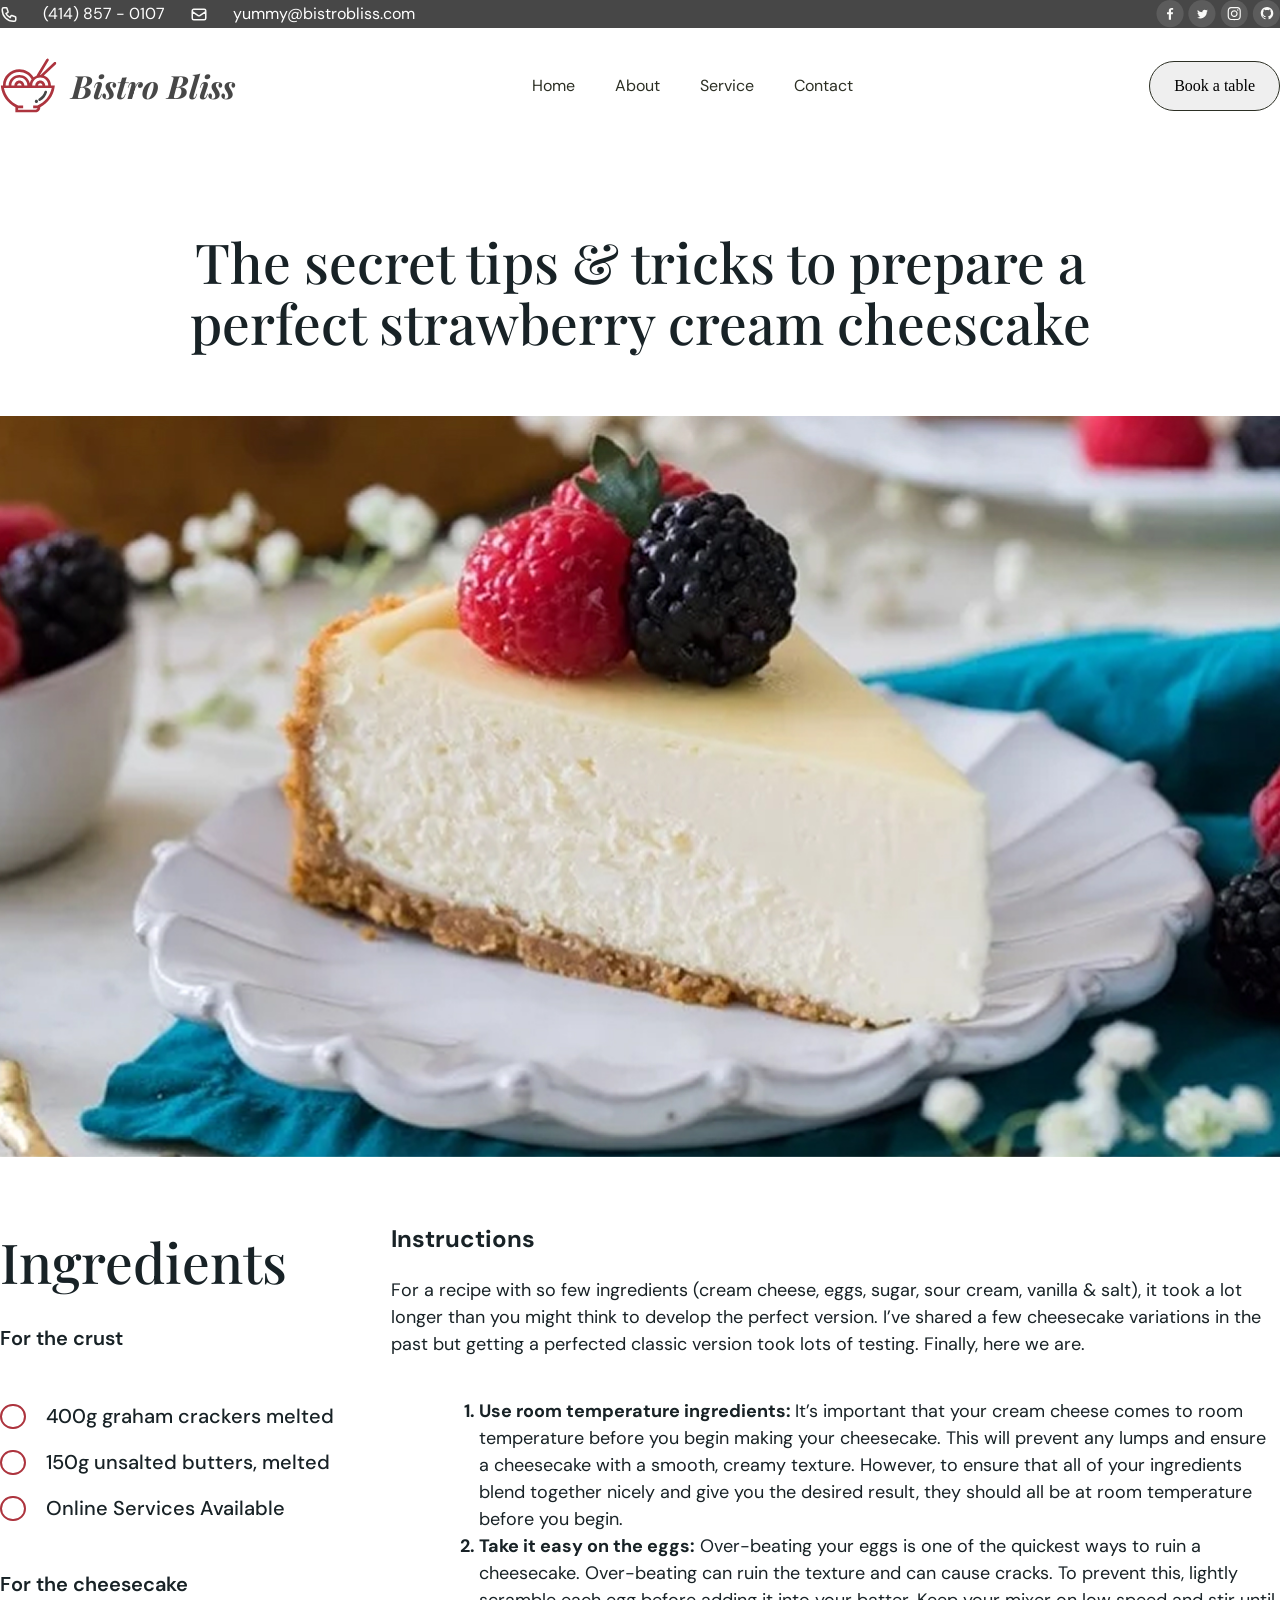
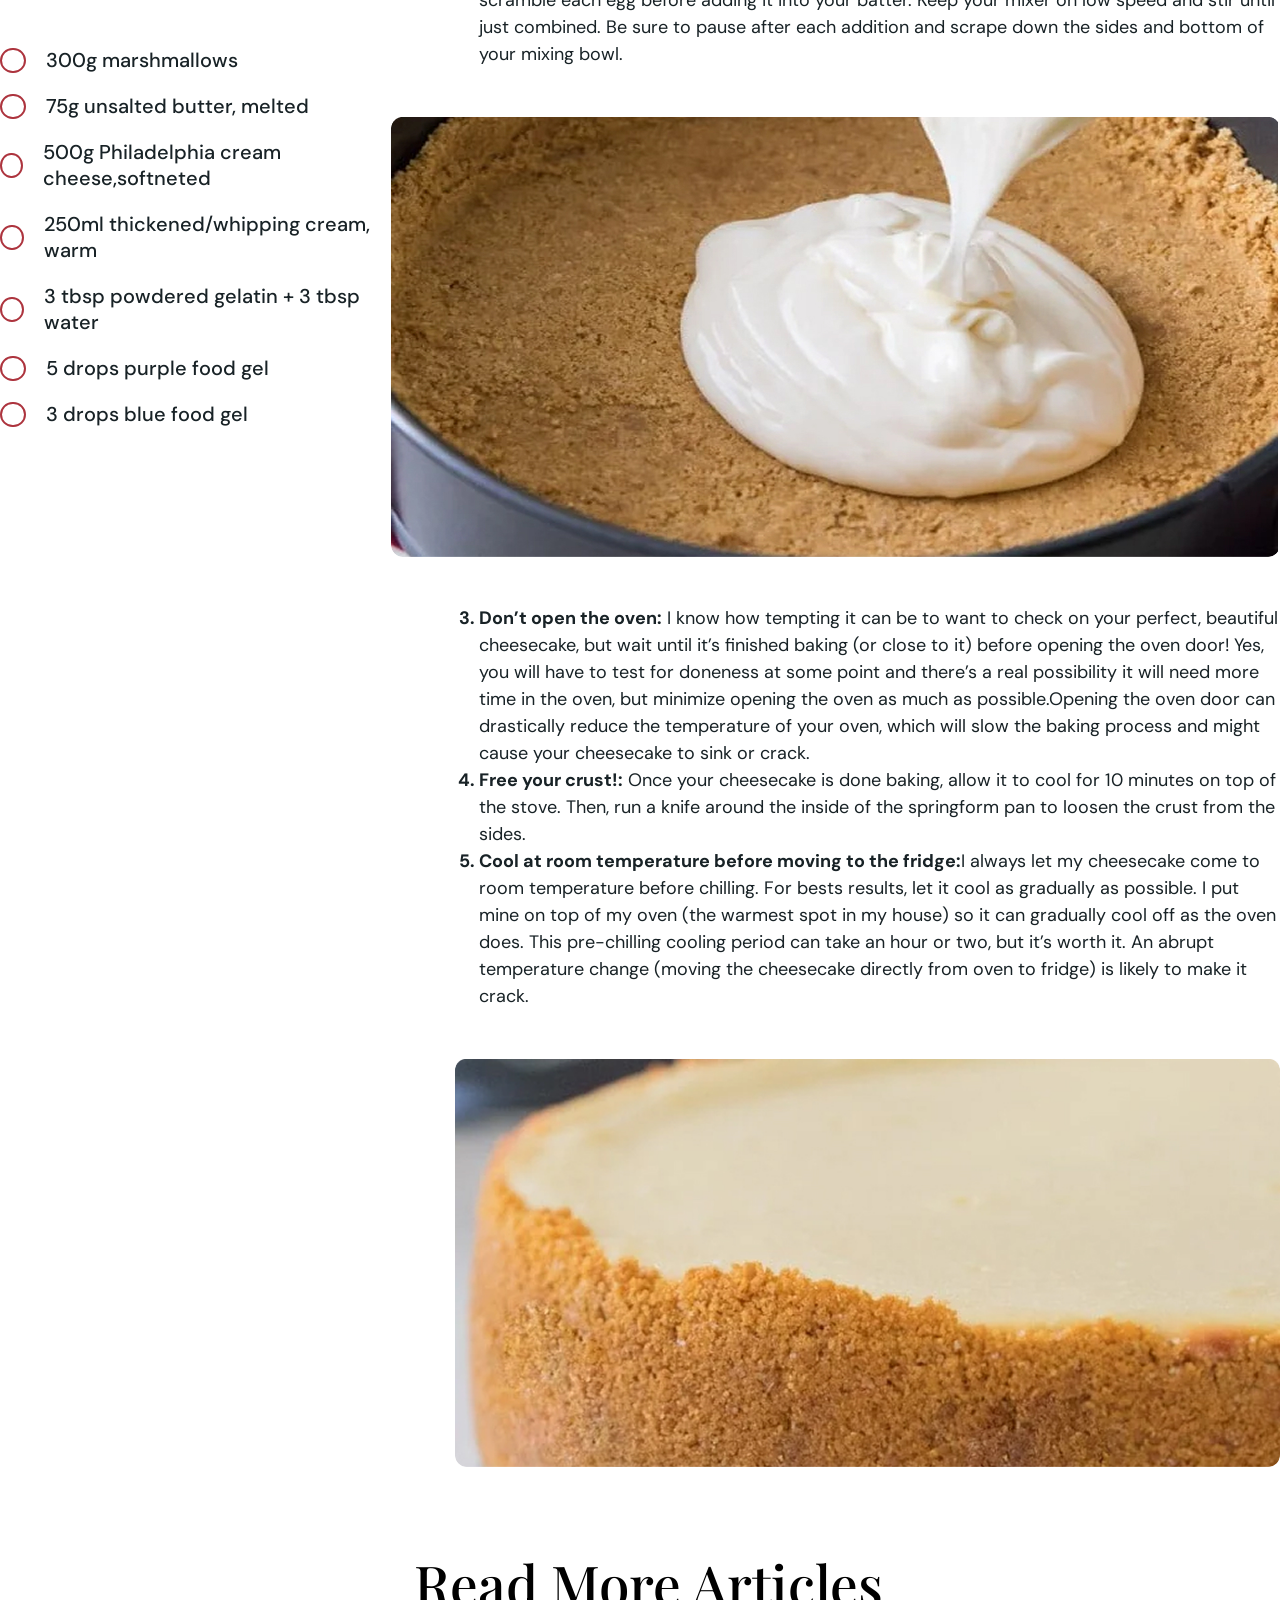
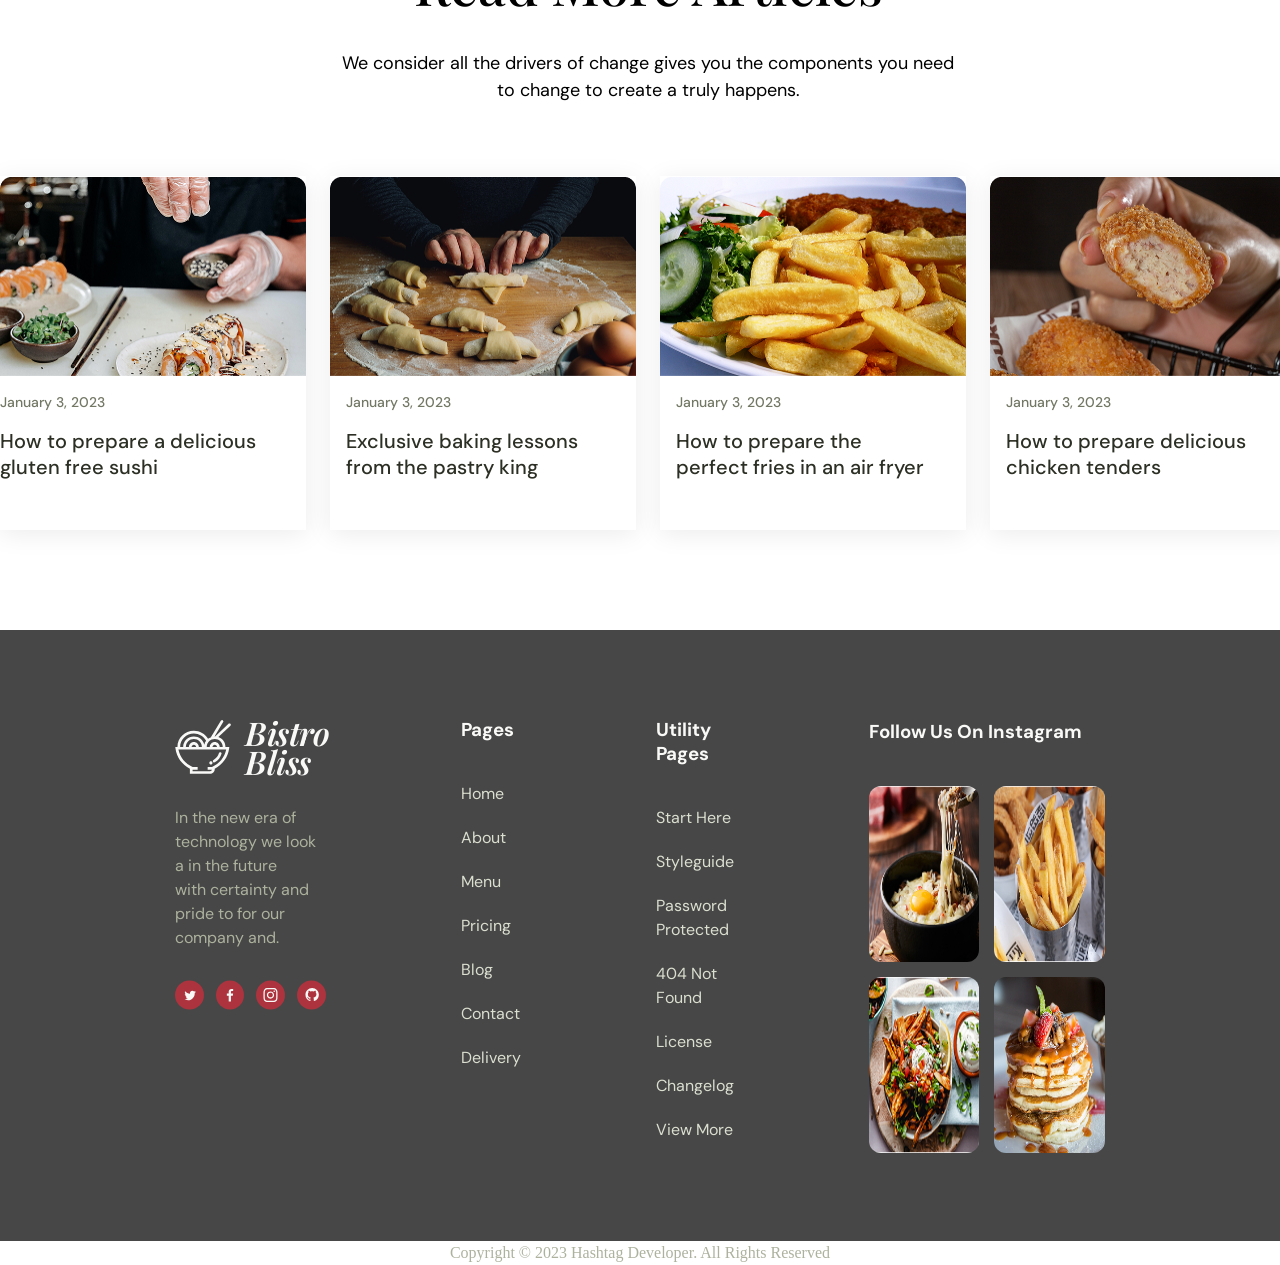
==== commit 1cfbe957: "final-details" ====
--- a/blog-details.html
+++ b/blog-details.html
@@ -259,15 +259,16 @@
                 </div>
             </section>
     </main>
-    <footer>
+    <div class="bg-dark-grey">
+
         <footer class="footer">
             <div class="footer-info">
                 <div class="footer-info-company">
                     <div class="logo">
                         <img class="logo" src="/imagenes/japanese-food-white.svg"
                             alt="Logo del restaurante Bistro Bliss">
-                        <h1>Bistro Bliss</h1>
-                    </div>
+                            <h1 class="footer-title-bar">Bistro Bliss</h1>
+                        </div>
                     <p class="footer-info-company-desc">In the new era of technology we look a in the future with
                         certainty
                         and pride to for our
@@ -285,9 +286,9 @@
                             </li>
                             <li>
                                 <a href="#"><img src="/imagenes/github-rojo.svg" alt="logo de github en rojo"></a>
-
-                        </ul>
-                    </nav>
+                                
+                            </ul>
+                        </nav>
                 </div>
                 <div class="footer-info-pages">
                     <h3 class="footer-info-pages-title">Pages</h3>
@@ -323,12 +324,12 @@
                     </div>
                 </div>
             </div>
-            </div>
-            </div>
-            </div>
-            <p class="footer-copyright">Copyright © 2023 Hashtag Developer. All Rights Reserved</p>
-        </footer>
-    </footer>
+        </div>
+    </div>
+</div>
+<p class="footer-copyright">Copyright © 2023 Hashtag Developer. All Rights Reserved</p>
+</footer>
+</div>
 </body>
 
 </html>
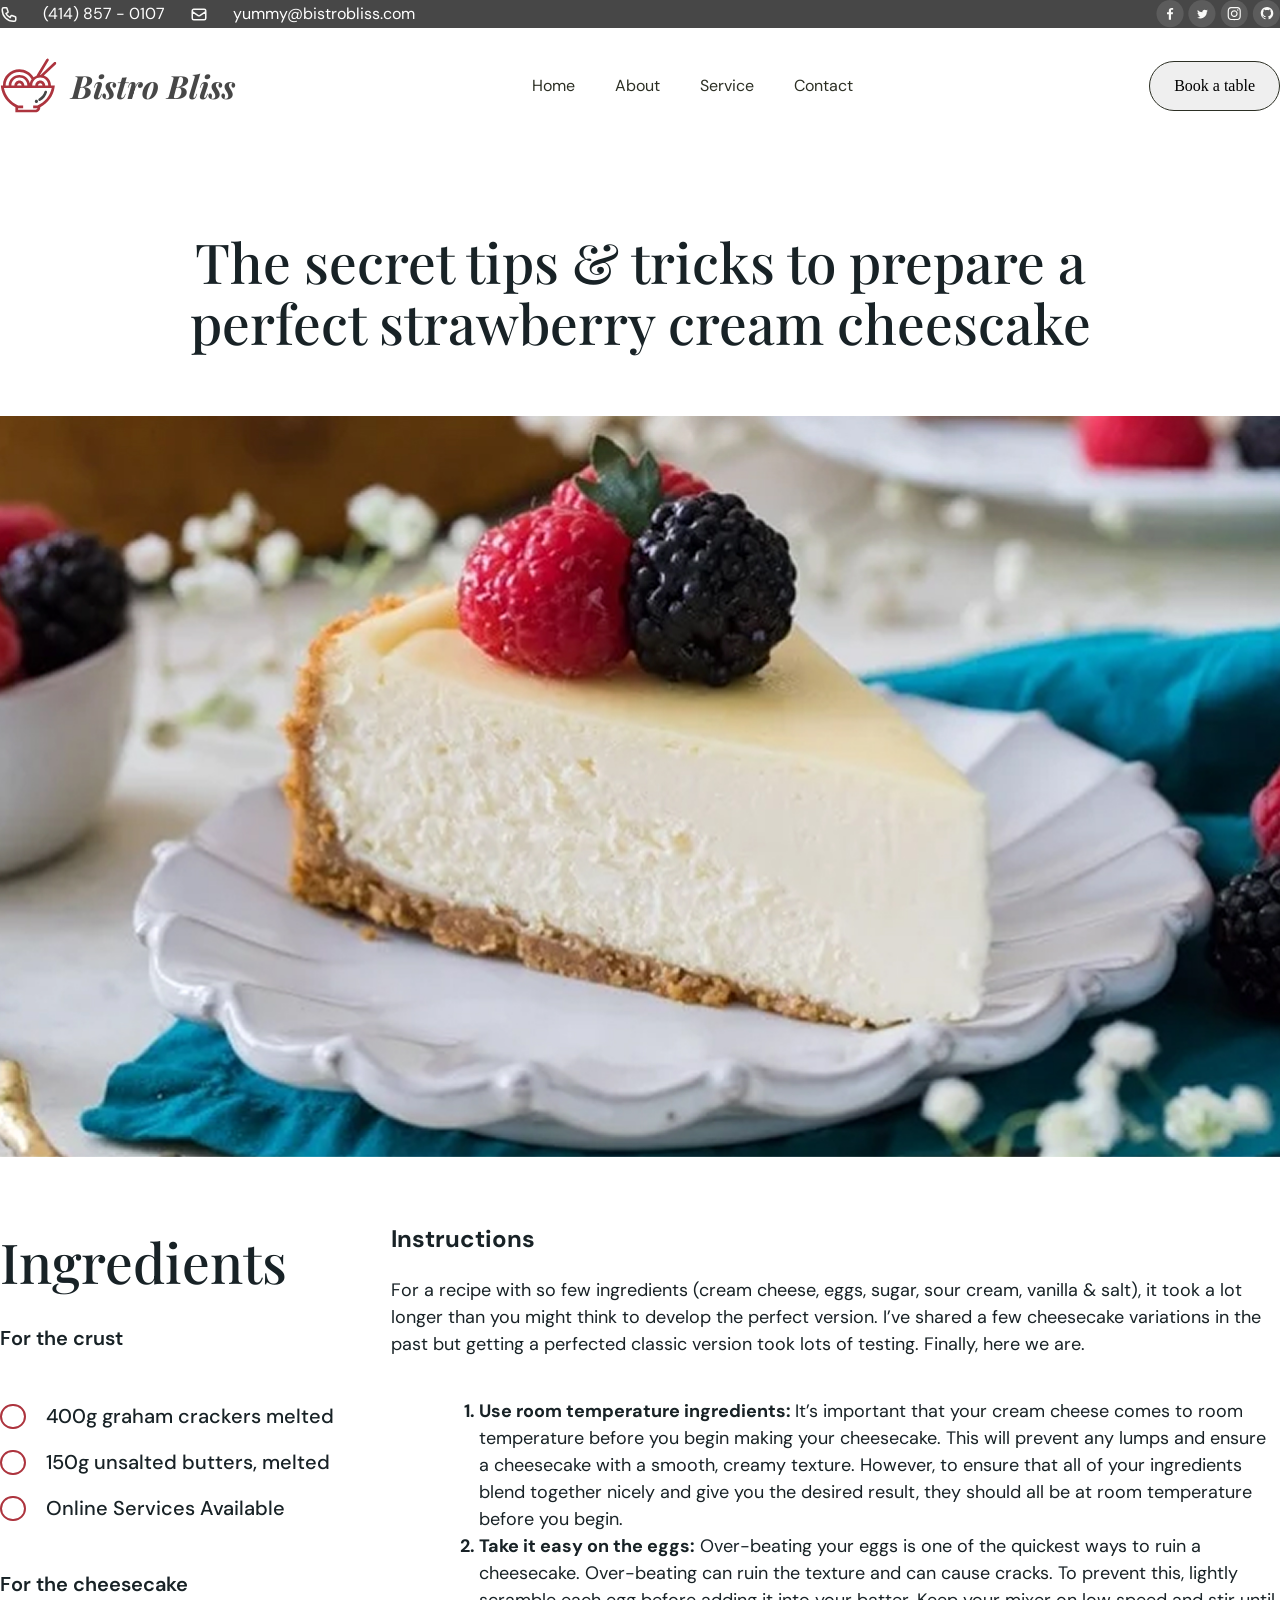
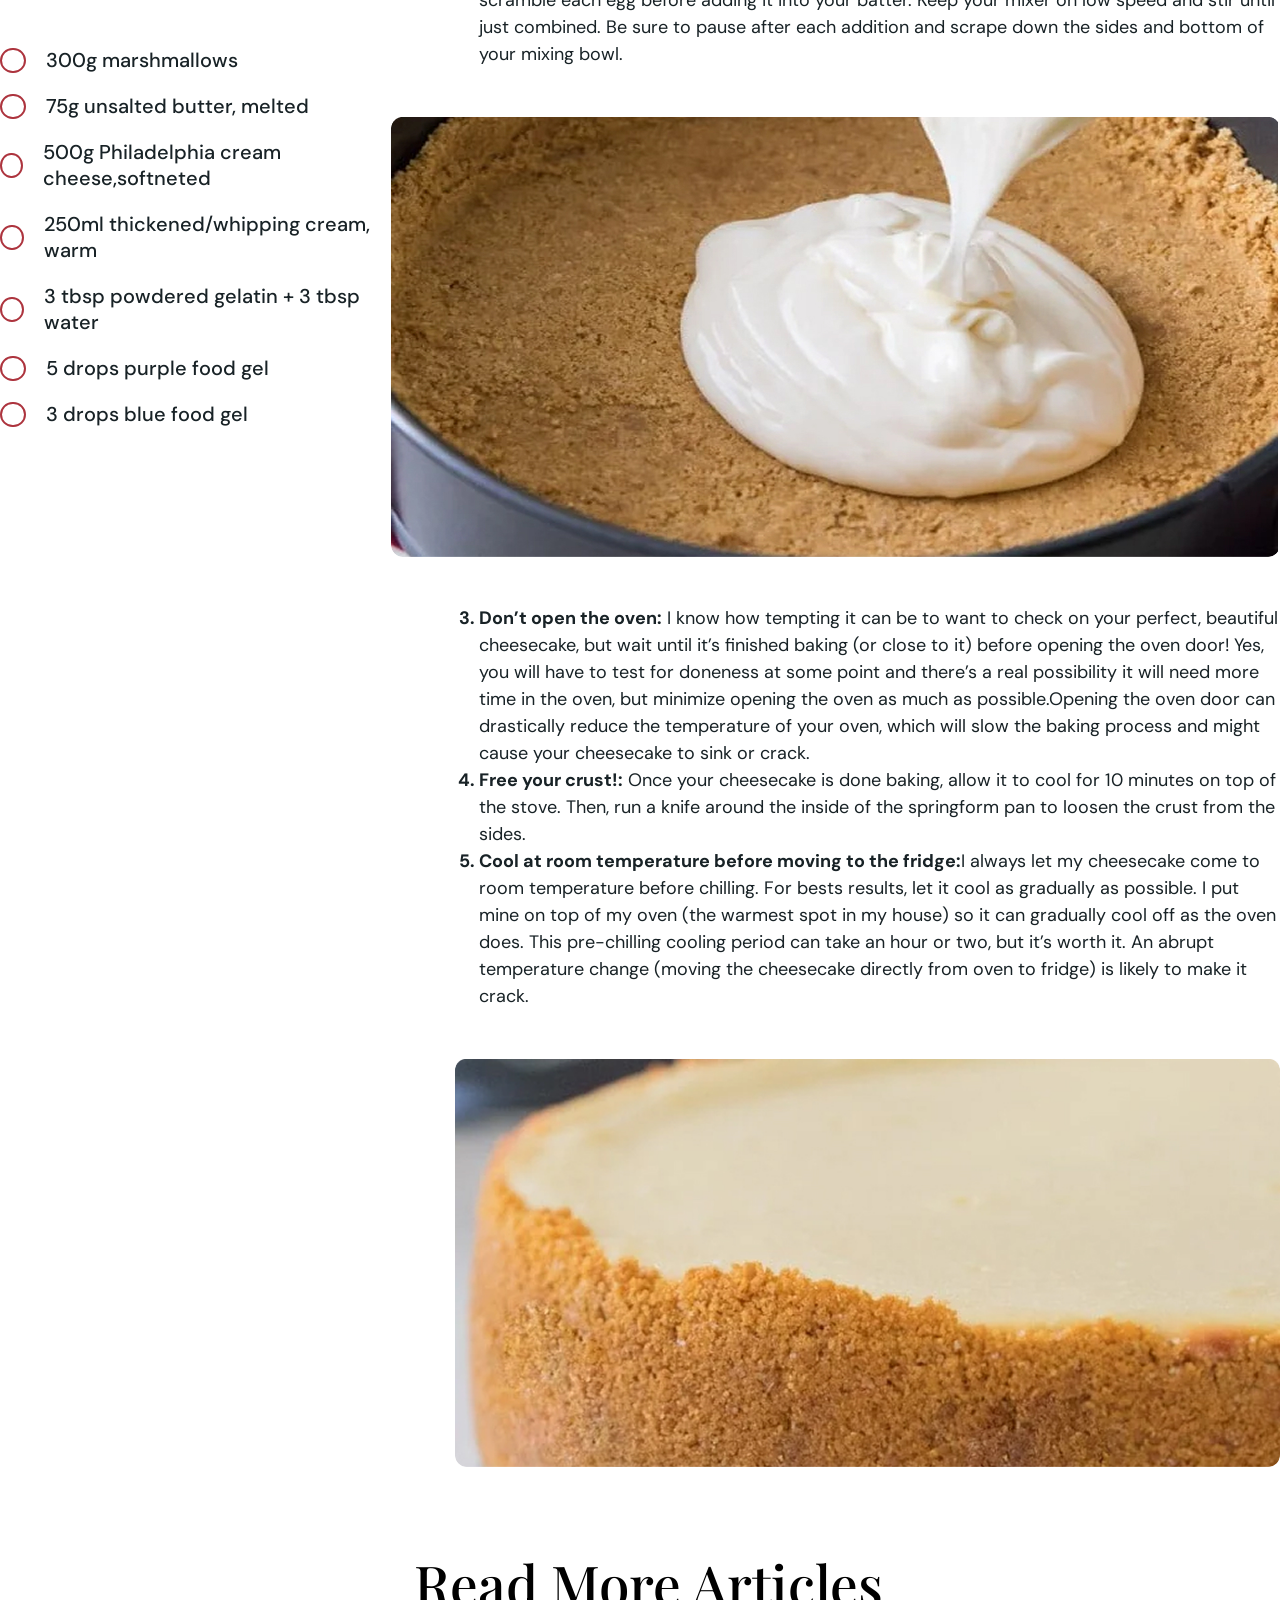
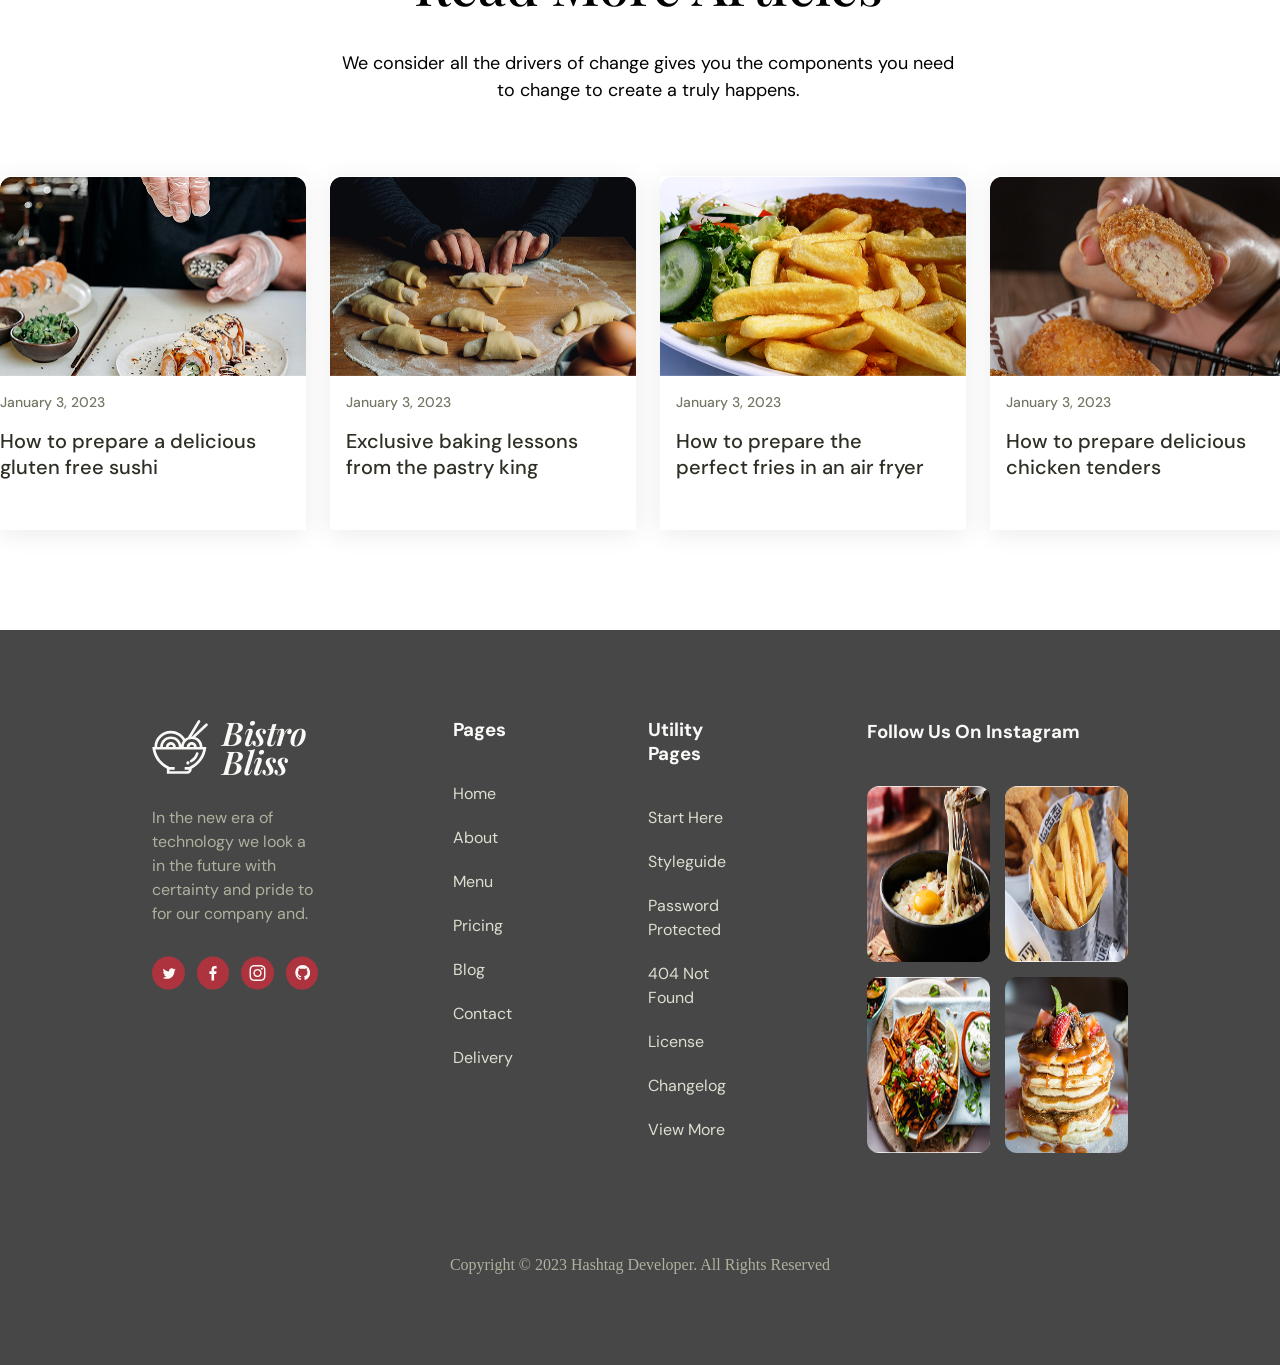
==== commit f463bced: "fixes" ====
--- a/blog-details.html
+++ b/blog-details.html
@@ -49,7 +49,7 @@
             <nav class="menu">
                 <ul class="menu-list">
                     <li>
-                        <a href="#">Home</a>
+                        <a href="index.html">Home</a>
                     </li>
                     <li>
                         <a href="#">About</a>
@@ -66,209 +66,209 @@
         </div>
     </header>
     <main>
-            <section class="recipes">
-                <h2 class="recipe-title">The secret tips & tricks to prepare a perfect strawberry cream cheescake</h2>
-                <img class="recipe-img" src="/imagenes/tarta.porcion.jpg"
-                    alt="una porcion de tarta de queso, con frutos rojos encima,sobre un plato azul, en una mesa decoradara">
-            </section>
-            <section class="ingredients">
-                <div class="ingredients-list">
-                    <h3 class="ingredients-title">Ingredients</h3>
-                    <div class="ingredients-box">
-                        <p class="ingredients-crust-title">For the crust</p>
-                        <div class="recipe-ingredient">
-                            <div class="recipe-checkbox">
-                                <input type="checkbox" name="ingredient" id="ingredient2">
-                                <label>
-                                    400g graham crackers melted</label>
-                            
-                            </div>
-                            <div class="recipe-checkbox">
-                                <input type="checkbox" name="ingredient" id="ingredient2">
-                                <label>
-                                    150g unsalted butters,
-                                    melted</label>
-                            </div>
-                            <div class="recipe-checkbox">
-                                <input type="checkbox" name="ingredient" id="ingredient3">
-                                <label>
-                                    Online Services
-                                    Available</label>
-                            </div>
-                        </div>
-                    </div>
-
-                    <div class="ingredients-box">
-                        <p class="ingredients-cheesecake-title">For the cheesecake</p>
-                        <div class="recipe-ingredient">
-                            <div class="recipe-checkbox">
-                                <input type="checkbox" name="ingredient" id="ingredient4">
-                                <label>
-                                    300g marshmallows</label>
-                            </div>
-                            <div class="recipe-checkbox">
-                                <input type="checkbox" name="ingredient" id="ingredient5">
-                                <label>
-                                    75g unsalted butter,
-                                    melted</label>
-                            </div>
-                            <div class="recipe-checkbox">
-                                <input type="checkbox" name="ingredient" id="ingredient6">
-                                <label>
-                                    500g Philadelphia cream
-                                    cheese,softneted</label>
-                            </div>
-                            <div class="recipe-checkbox">
-                                <input type="checkbox" name="ingredient" id="ingredient7"></label>
-                                <label>
-                                    250ml
+        <section class="recipes">
+            <h2 class="recipe-title">The secret tips & tricks to prepare a perfect strawberry cream cheescake</h2>
+            <img class="recipe-img" src="/imagenes/tarta.porcion.jpg"
+                alt="una porcion de tarta de queso, con frutos rojos encima,sobre un plato azul, en una mesa decoradara">
+        </section>
+        <section class="ingredients">
+            <div class="ingredients-list">
+                <h3 class="ingredients-title">Ingredients</h3>
+                <div class="ingredients-box">
+                    <p class="ingredients-crust-title">For the crust</p>
+                    <div class="recipe-ingredient">
+                        <div class="recipe-checkbox">
+                            <input type="checkbox" name="ingredient" id="ingredient2">
+                            <label>
+                                400g graham crackers melted</label>
+
+                        </div>
+                        <div class="recipe-checkbox">
+                            <input type="checkbox" name="ingredient" id="ingredient2">
+                            <label>
+                                150g unsalted butters,
+                                melted</label>
+                        </div>
+                        <div class="recipe-checkbox">
+                            <input type="checkbox" name="ingredient" id="ingredient3">
+                            <label>
+                                Online Services
+                                Available</label>
+                        </div>
+                    </div>
+                </div>
+
+                <div class="ingredients-box">
+                    <p class="ingredients-cheesecake-title">For the cheesecake</p>
+                    <div class="recipe-ingredient">
+                        <div class="recipe-checkbox">
+                            <input type="checkbox" name="ingredient" id="ingredient4">
+                            <label>
+                                300g marshmallows</label>
+                        </div>
+                        <div class="recipe-checkbox">
+                            <input type="checkbox" name="ingredient" id="ingredient5">
+                            <label>
+                                75g unsalted butter,
+                                melted</label>
+                        </div>
+                        <div class="recipe-checkbox">
+                            <input type="checkbox" name="ingredient" id="ingredient6">
+                            <label>
+                                500g Philadelphia cream
+                                cheese,softneted</label>
+                        </div>
+                        <div class="recipe-checkbox">
+                            <input type="checkbox" name="ingredient" id="ingredient7"></label>
+                            <label>
+                                250ml
                                 thickened/whipping cream, warm</label>
-                            </div>
-                            <div class="recipe-checkbox">
-                                <input type="checkbox" name="ingredient" id="ingredient8"></label>
-                                <label>
-                                    3 tbsp powdered
+                        </div>
+                        <div class="recipe-checkbox">
+                            <input type="checkbox" name="ingredient" id="ingredient8"></label>
+                            <label>
+                                3 tbsp powdered
                                 gelatin
                                 + 3 tbsp water</label>
-                            </div>
-                            <div class="recipe-checkbox">
-                                <input type="checkbox" name="ingredient" id="ingredient9"></label>
-                                <label>
-                                    5 drops purple food
+                        </div>
+                        <div class="recipe-checkbox">
+                            <input type="checkbox" name="ingredient" id="ingredient9"></label>
+                            <label>
+                                5 drops purple food
                                 gel
-                            </div>
-                            <div class="recipe-checkbox">
-                                <input type="checkbox" name="ingredient" id="ingredient10"></label>
-                                <label>
-                                    3 drops blue food
+                        </div>
+                        <div class="recipe-checkbox">
+                            <input type="checkbox" name="ingredient" id="ingredient10"></label>
+                            <label>
+                                3 drops blue food
                                 gel
-                            </div>
-                        </div>
-                    </div>
-                </div>
-                <div class="instructions">
-                    <h3 class="instructions-title">Instructions</h3>
-                    <p class="recipe-step-text">For a recipe with so few ingredients (cream cheese, eggs, sugar, sour
-                        cream, vanilla & salt), it
-                        took
-                        a lot longer than you might think to develop the perfect version. I’ve shared a few cheesecake
-                        variations in the past but getting a perfected classic version took lots of testing. Finally,
-                        here
-                        we are.
-                    </p>
-                    <ol class="recipe-steps">
-                        <li class="recipe-step">
-                            <a class="recipe-step-title">Use room temperature ingredients: </a>It’s important that your
-                            cream cheese comes to room
-                            temperature before you begin making your cheesecake. This will prevent any lumps and ensure
-                            a
-                            cheesecake with a smooth, creamy texture. However, to ensure that all of your ingredients
-                            blend
-                            together nicely and give you the desired result, they should all be at room temperature
-                            before
-                            you
-                            begin.
-                        </li>
-                        <li class="recipe-step">
-                            <a class="recipe-step-title">Take it easy on the eggs:</a> Over-beating your eggs is one of
-                            the quickest ways to ruin a
-                            cheesecake. Over-beating can ruin the texture and can cause cracks. To prevent this, lightly
-                            scramble each egg before adding it into your batter. Keep your mixer on low speed and stir
-                            until
-                            just combined. Be sure to pause after each addition and scrape down the sides and bottom of
-                            your
-                            mixing bowl.
-                        </li>
-                    </ol>
-                        <img class="step-img" src="/imagenes/base-tarta.jpg"
-                            alt="base de galleta de una tarta en un molde de aluminio con una pegote de crema encima">
-                        <ol  class="recipe-steps" start="3">
-                            <li class="recipe-step">
-                            <a class="recipe-step-title">Don’t open the oven:</a> I know how tempting it can be to want
-                            to check on your perfect,
-                            beautiful
-                            cheesecake, but wait until it’s finished baking (or close to it) before opening the oven
-                            door!
-                            Yes, you will have to test for doneness at some point and there’s a real possibility it will
-                            need more time in the oven, but minimize opening the oven as much as possible.Opening the
-                            oven
-                            door can drastically reduce the temperature of your oven, which will slow the baking process
-                            and
-                            might cause your cheesecake to sink or crack.
-                        </li>
-                        <li class="recipe-step">
-                            <a class="recipe-step-title">Free your crust!:</a> Once your cheesecake is done
-                            baking, allow it to cool for 10 minutes on top of the stove. Then, run a knife around the
-                            inside
-                            of the springform pan to loosen the crust from the sides.
-                        </li>
-                        <li class="recipe-step">
-                            <a class="recipe-step-title">Cool at room temperature before moving
-                                to the fridge:</a>I always let my cheesecake come to room temperature before chilling.
-                            For
-                            bests
-                            results, let it cool as gradually as possible. I put mine on top of my oven (the warmest
-                            spot in
-                            my house) so it can gradually cool off as the oven does. This pre-chilling cooling period
-                            can
-                            take an hour or two, but it’s worth it. An abrupt temperature change (moving the cheesecake
-                            directly from oven to fridge) is likely to make it crack.
-                        </li>
-                        <img class="step-img" src="/imagenes/tarta-completa.jpg"
-                            alt="base de galleta de una tarta con un crema encima consolidada">
-                    </ol>
-                </div>
-            </section>
-            <section class="other-articles">
-                <h2 class="other-articles-title">Read More Articles</h2>
-                <p class="other-articles-desc">We consider all the drivers of change gives you the components you need
-                    to
-                    change to create a truly happens.</p>
-                <div class="more-articles-list">
-
-                    <article class="blog-article">
-                        <img class="blog-article-img" src="/imagenes/sushi.jpg"
-                            alt="un cocinero preparando sushi encima de una mesa blanca">
+                        </div>
+                    </div>
+                </div>
+            </div>
+            <div class="instructions">
+                <h3 class="instructions-title">Instructions</h3>
+                <p class="recipe-step-text">For a recipe with so few ingredients (cream cheese, eggs, sugar, sour
+                    cream, vanilla & salt), it
+                    took
+                    a lot longer than you might think to develop the perfect version. I’ve shared a few cheesecake
+                    variations in the past but getting a perfected classic version took lots of testing. Finally,
+                    here
+                    we are.
+                </p>
+                <ol class="recipe-steps">
+                    <li class="recipe-step">
+                        <a class="recipe-step-title">Use room temperature ingredients: </a>It’s important that your
+                        cream cheese comes to room
+                        temperature before you begin making your cheesecake. This will prevent any lumps and ensure
+                        a
+                        cheesecake with a smooth, creamy texture. However, to ensure that all of your ingredients
+                        blend
+                        together nicely and give you the desired result, they should all be at room temperature
+                        before
+                        you
+                        begin.
+                    </li>
+                    <li class="recipe-step">
+                        <a class="recipe-step-title">Take it easy on the eggs:</a> Over-beating your eggs is one of
+                        the quickest ways to ruin a
+                        cheesecake. Over-beating can ruin the texture and can cause cracks. To prevent this, lightly
+                        scramble each egg before adding it into your batter. Keep your mixer on low speed and stir
+                        until
+                        just combined. Be sure to pause after each addition and scrape down the sides and bottom of
+                        your
+                        mixing bowl.
+                    </li>
+                </ol>
+                <img class="step-img" src="/imagenes/base-tarta.jpg"
+                    alt="base de galleta de una tarta en un molde de aluminio con una pegote de crema encima">
+                <ol class="recipe-steps" start="3">
+                    <li class="recipe-step">
+                        <a class="recipe-step-title">Don’t open the oven:</a> I know how tempting it can be to want
+                        to check on your perfect,
+                        beautiful
+                        cheesecake, but wait until it’s finished baking (or close to it) before opening the oven
+                        door!
+                        Yes, you will have to test for doneness at some point and there’s a real possibility it will
+                        need more time in the oven, but minimize opening the oven as much as possible.Opening the
+                        oven
+                        door can drastically reduce the temperature of your oven, which will slow the baking process
+                        and
+                        might cause your cheesecake to sink or crack.
+                    </li>
+                    <li class="recipe-step">
+                        <a class="recipe-step-title">Free your crust!:</a> Once your cheesecake is done
+                        baking, allow it to cool for 10 minutes on top of the stove. Then, run a knife around the
+                        inside
+                        of the springform pan to loosen the crust from the sides.
+                    </li>
+                    <li class="recipe-step">
+                        <a class="recipe-step-title">Cool at room temperature before moving
+                            to the fridge:</a>I always let my cheesecake come to room temperature before chilling.
+                        For
+                        bests
+                        results, let it cool as gradually as possible. I put mine on top of my oven (the warmest
+                        spot in
+                        my house) so it can gradually cool off as the oven does. This pre-chilling cooling period
+                        can
+                        take an hour or two, but it’s worth it. An abrupt temperature change (moving the cheesecake
+                        directly from oven to fridge) is likely to make it crack.
+                    </li>
+                    <img class="step-img" src="/imagenes/tarta-completa.jpg"
+                        alt="base de galleta de una tarta con un crema encima consolidada">
+                </ol>
+            </div>
+        </section>
+        <section class="other-articles">
+            <h2 class="other-articles-title">Read More Articles</h2>
+            <p class="other-articles-desc">We consider all the drivers of change gives you the components you need
+                to
+                change to create a truly happens.</p>
+            <div class="more-articles-list">
+
+                <article class="blog-article">
+                    <img class="blog-article-img" src="/imagenes/sushi.jpg"
+                        alt="un cocinero preparando sushi encima de una mesa blanca">
+                    <time class="blog-article-date" datetime="">January 3, 2023</time>
+                    <p class="blog-article-desc">How to prepare a delicious gluten free sushi</p>
+                </article>
+                <article class="blog-article">
+                    <img class="blog-article-img" src="/imagenes/croissant.jpg"
+                        alt="las manos de una cocinera enrrollando un croissant y mas prepardo encima de una mesa de madera">
+                    <div class="article-card-text">
                         <time class="blog-article-date" datetime="">January 3, 2023</time>
-                        <p class="blog-article-desc">How to prepare a delicious gluten free sushi</p>
-                    </article>
-                    <article class="blog-article">
-                        <img class="blog-article-img" src="/imagenes/croissant.jpg"
-                            alt="las manos de una cocinera enrrollando un croissant y mas prepardo encima de una mesa de madera">
-                        <div class="article-card-text">
-                            <time class="blog-article-date" datetime="">January 3, 2023</time>
-                            <p class="blog-article-desc">Exclusive baking lessons from the pastry king</p>
-                        </div>
-                    </article>
-                    <article class="blog-article">
-                        <img class="blog-article-img" src="/imagenes/chips.vegetables.jpg"
-                            alt="un plato donde se ven patatas fritas, algo de verdura y un filete empanado de fondo">
-                        <div class="article-card-text">
-                            <time class="blog-article-date" datetime="">January 3, 2023</time>
-                            <p class="blog-article-desc">How to prepare the perfect fries in an air fryer</p>
-                        </div>
-                    </article>
-                    <article class="blog-article">
-                        <img class="blog-article-img" src="/imagenes/crispy.chicken.jpg"
-                            alt="una mano cogiendo un trozo de pollo empanado partido por la mitad">
-                        <div class="article-card-text">
-                            <time class="blog-article-date" datetime="">January 3, 2023</time>
-                            <p class="blog-article-desc">How to prepare delicious chicken tenders</p>
-                        </div>
-                    </article>
-                </div>
-            </section>
+                        <p class="blog-article-desc">Exclusive baking lessons from the pastry king</p>
+                    </div>
+                </article>
+                <article class="blog-article">
+                    <img class="blog-article-img" src="/imagenes/chips.vegetables.jpg"
+                        alt="un plato donde se ven patatas fritas, algo de verdura y un filete empanado de fondo">
+                    <div class="article-card-text">
+                        <time class="blog-article-date" datetime="">January 3, 2023</time>
+                        <p class="blog-article-desc">How to prepare the perfect fries in an air fryer</p>
+                    </div>
+                </article>
+                <article class="blog-article">
+                    <img class="blog-article-img" src="/imagenes/crispy.chicken.jpg"
+                        alt="una mano cogiendo un trozo de pollo empanado partido por la mitad">
+                    <div class="article-card-text">
+                        <time class="blog-article-date" datetime="">January 3, 2023</time>
+                        <p class="blog-article-desc">How to prepare delicious chicken tenders</p>
+                    </div>
+                </article>
+            </div>
+        </section>
     </main>
+
     <div class="bg-dark-grey">
-
         <footer class="footer">
             <div class="footer-info">
                 <div class="footer-info-company">
                     <div class="logo">
                         <img class="logo" src="/imagenes/japanese-food-white.svg"
                             alt="Logo del restaurante Bistro Bliss">
-                            <h1 class="footer-title-bar">Bistro Bliss</h1>
-                        </div>
+                        <h1 class="footer-title-bar">Bistro Bliss</h1>
+                    </div>
                     <p class="footer-info-company-desc">In the new era of technology we look a in the future with
                         certainty
                         and pride to for our
@@ -286,9 +286,9 @@
                             </li>
                             <li>
                                 <a href="#"><img src="/imagenes/github-rojo.svg" alt="logo de github en rojo"></a>
-                                
-                            </ul>
-                        </nav>
+
+                        </ul>
+                    </nav>
                 </div>
                 <div class="footer-info-pages">
                     <h3 class="footer-info-pages-title">Pages</h3>
@@ -324,12 +324,9 @@
                     </div>
                 </div>
             </div>
-        </div>
+            <p class="footer-copyright">Copyright © 2023 Hashtag Developer. All Rights Reserved</p>
+        </footer>
     </div>
-</div>
-<p class="footer-copyright">Copyright © 2023 Hashtag Developer. All Rights Reserved</p>
-</footer>
-</div>
 </body>
 
 </html>
